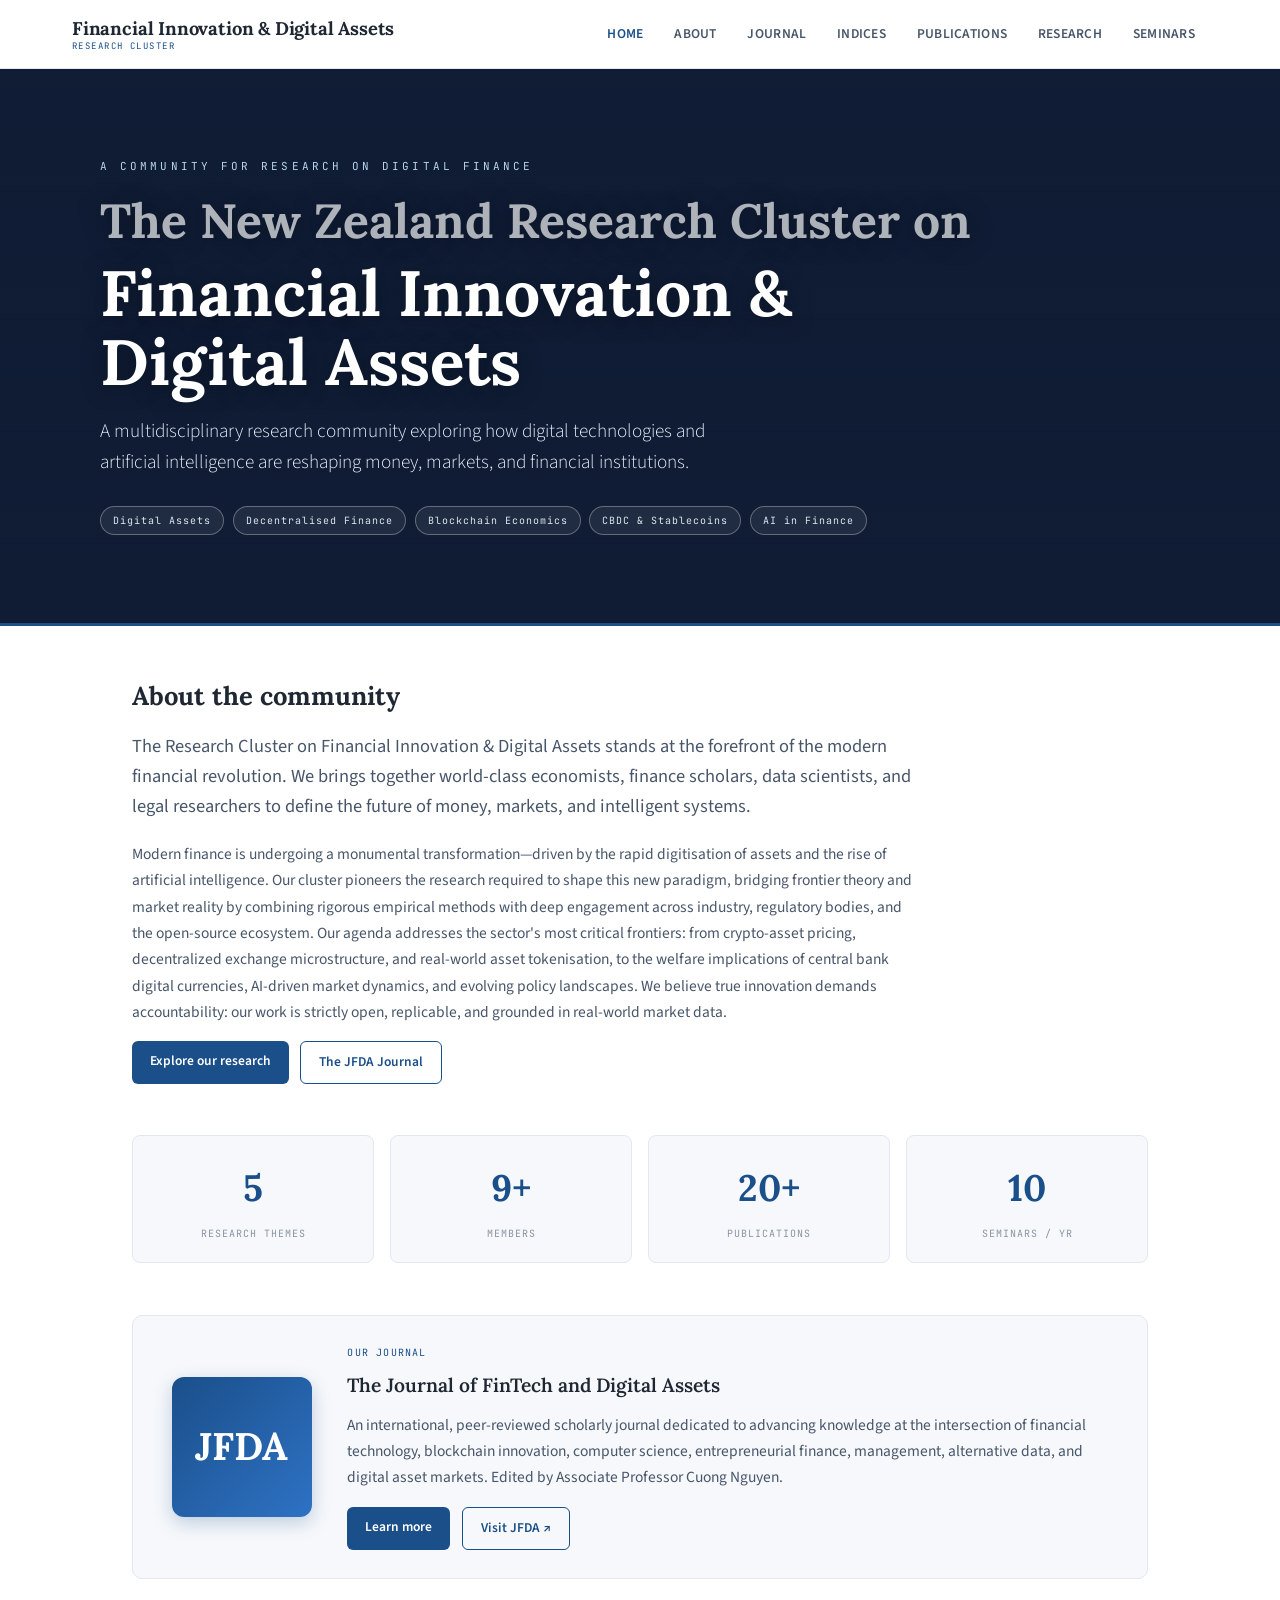
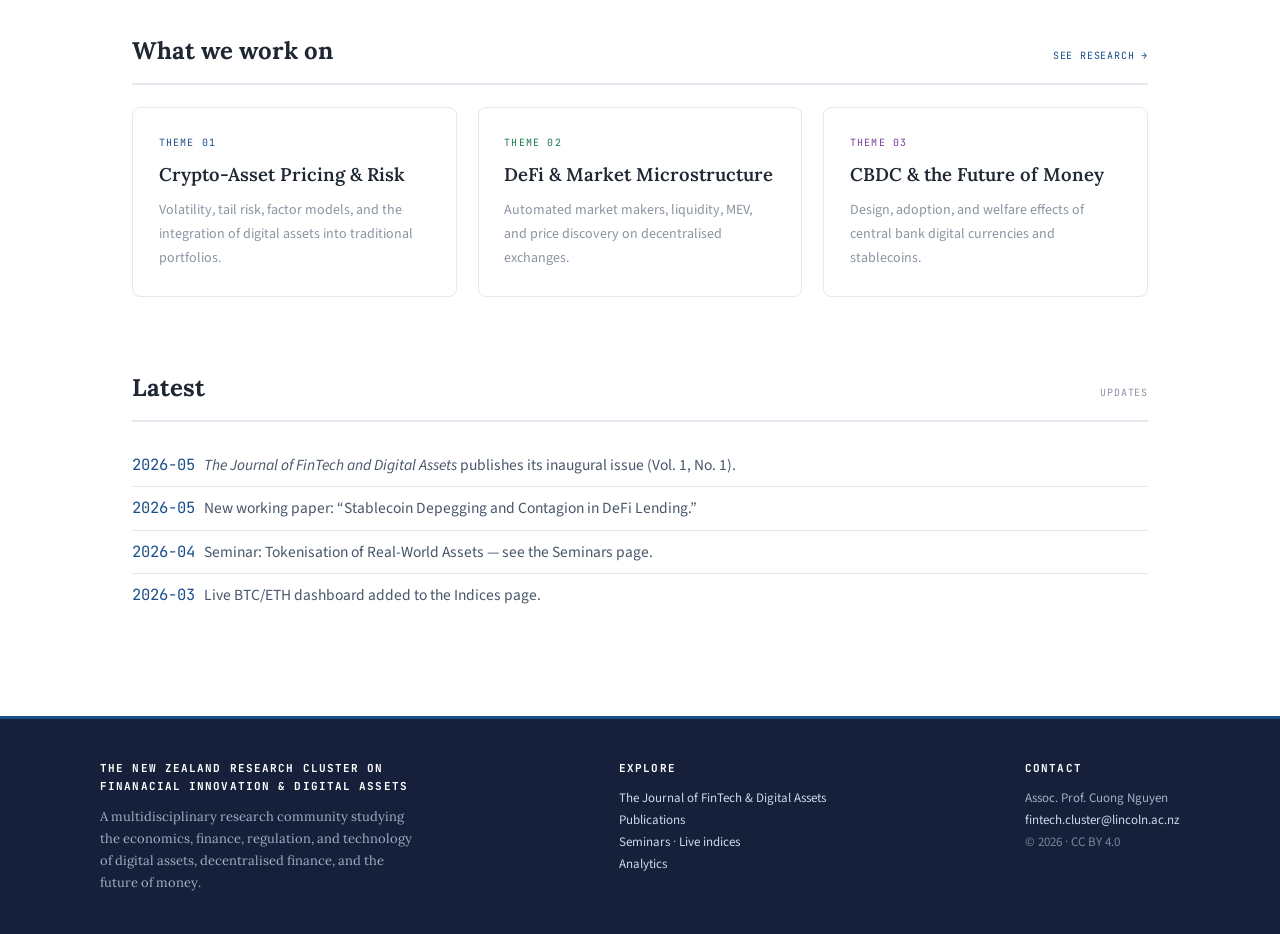
==== index.html @ fa5152c2 "added hover effect to cards and tags on index page" ====
<!DOCTYPE html>
<html lang="en">
<head>
<meta charset="UTF-8"/>
<meta name="viewport" content="width=device-width,initial-scale=1.0"/>
<title>Research Cluster on Financial Innovation & Digital Assets</title>
<meta name="description" content="A multidisciplinary research community studying FinTech, digital assets, decentralised finance, and the future of money."/>
<link rel="preconnect" href="https://fonts.googleapis.com"/>
<link rel="preconnect" href="https://fonts.gstatic.com" crossorigin/>
<link href="https://fonts.googleapis.com/css2?family=Lora:ital,wght@0,400;0,500;0,600;0,700;1,400&family=Source+Sans+3:wght@300;400;600;700&family=JetBrains+Mono:wght@300;400;500&display=swap" rel="stylesheet"/>
<link rel="stylesheet" href="assets/style.css"/>
</head>
<body>

<!-- FULL-BLEED HERO WITH BACKGROUND IMAGE -->
<header class="hero-bg">
  <div class="hero-bg-inner">
    <div class="hero-bg-kicker">A Community for Research on Digital Finance</div>
    <h1 class="hero-bg-title">
      <div class="hero-bg-title-pre">The New Zealand Research Cluster on</div>
      Financial Innovation &amp; Digital Assets
    </h1>
    <p class="hero-bg-sub">
      A multidisciplinary research community exploring how digital technologies and artificial intelligence are
      reshaping money, markets, and financial institutions.
    </p>
    <div class="hero-bg-pills">
      <span class="pill">Digital Assets</span>
      <span class="pill">Decentralised Finance</span>
      <span class="pill">Blockchain Economics</span>
      <span class="pill">CBDC &amp; Stablecoins</span>
      <span class="pill">AI in Finance</span>
    </div>
  </div>
</header>

<div class="main">

  <section class="section">
    <h2 class="block">About the community</h2>
    <p class="lead">
      The Research Cluster on Financial Innovation &amp; Digital Assets stands at the forefront 
      of the modern financial revolution. We brings together world-class economists,
      finance scholars, data scientists, and legal researchers to define the future of money, 
      markets, and intelligent systems.
      
    </p>
    <p class="body">
      Modern finance is undergoing a monumental transformation—driven by the rapid digitisation of
      assets and the rise of artificial intelligence. Our cluster pioneers the research required to 
      shape this new paradigm, bridging frontier theory and market reality by combining rigorous 
      empirical methods with deep engagement across industry, regulatory bodies, and the open-source
      ecosystem. Our agenda addresses the sector's most critical frontiers: 
      from crypto-asset pricing, decentralized exchange microstructure, and real-world
      asset tokenisation, to the welfare implications of central bank digital currencies,
      AI-driven market dynamics, and evolving policy landscapes. 
      We believe true innovation demands accountability: 
      our work is strictly open, replicable, and grounded in real-world market data.
          
    </p>
    <div class="btn-row">
      <a class="btn" href="research.html">Explore our research</a>
      <a class="btn btn-outline" href="journal.html">The JFDA Journal</a>
    </div>
  </section>

  <section class="section">
    <div class="stat-row">
      <div class="stat-big"><div class="num">5</div><div class="lbl">Research themes</div></div>
      <div class="stat-big"><div class="num">9+</div><div class="lbl">Members</div></div>
      <div class="stat-big"><div class="num">20+</div><div class="lbl">Publications</div></div>
      <div class="stat-big"><div class="num">10</div><div class="lbl">Seminars / yr</div></div>
    </div>
  </section>

  <!-- JOURNAL FEATURE -->
  <section class="section">
    <div class="feature">
      <div class="feature-badge">JFDA</div>
      <div>
        <div class="theme-tag">Our Journal</div>
        <h3 class="block" style="margin-top:.2rem">The Journal of FinTech and Digital Assets</h3>
        <p class="body" style="margin-bottom:.8rem">
          An international, peer-reviewed scholarly journal dedicated to advancing knowledge at the
          intersection of financial technology, blockchain innovation, computer science,
          entrepreneurial finance, management, alternative data, and digital asset markets.
          Edited by Associate Professor Cuong Nguyen.
        </p>
        <div class="btn-row">
          <a class="btn" href="journal.html">Learn more</a>
          <a class="btn btn-outline" href="https://journals.lincoln.ac.nz/index.php/JFDA" target="_blank" rel="noopener">Visit JFDA ↗</a>
        </div>
      </div>
    </div>
  </section>

  <section class="section">
    <div class="section-header">
      <div class="section-title">What we work on</div>
      <div class="section-meta"><a href="research.html" style="text-decoration:none">SEE RESEARCH →</a></div>
    </div>
    <div class="card-grid">
      <div class="card">
        <div class="theme-tag">Theme 01</div>
        <h3 class="block" style="font-size:1.15rem;margin-top:.3rem">Crypto-Asset Pricing &amp; Risk</h3>
        <p class="muted" style="font-size:14px">Volatility, tail risk, factor models, and the integration of digital assets into traditional portfolios.</p>
      </div>
      <div class="card">
        <div class="theme-tag" style="color:var(--green)">Theme 02</div>
        <h3 class="block" style="font-size:1.15rem;margin-top:.3rem">DeFi &amp; Market Microstructure</h3>
        <p class="muted" style="font-size:14px">Automated market makers, liquidity, MEV, and price discovery on decentralised exchanges.</p>
      </div>
      <div class="card">
        <div class="theme-tag" style="color:var(--purple)">Theme 03</div>
        <h3 class="block" style="font-size:1.15rem;margin-top:.3rem">CBDC &amp; the Future of Money</h3>
        <p class="muted" style="font-size:14px">Design, adoption, and welfare effects of central bank digital currencies and stablecoins.</p>
      </div>
    </div>
  </section>

  <section class="section">
    <div class="section-header">
      <div class="section-title">Latest</div>
      <div class="section-meta">UPDATES</div>
    </div>
    <ul class="clean">
      <li><span class="mono" style="color:var(--accent)">2026-05</span> &nbsp; <em>The Journal of FinTech and Digital Assets</em> publishes its inaugural issue (Vol. 1, No. 1).</li>
      <li><span class="mono" style="color:var(--accent)">2026-05</span> &nbsp; New working paper: “Stablecoin Depegging and Contagion in DeFi Lending.”</li>
      <li><span class="mono" style="color:var(--accent)">2026-04</span> &nbsp; Seminar: Tokenisation of Real-World Assets — see the Seminars page.</li>
      <li><span class="mono" style="color:var(--accent)">2026-03</span> &nbsp; Live BTC/ETH dashboard added to the Indices page.</li>
    </ul>
  </section>

</div>

<script src="assets/site.js"></script>
</body>
</html>
---- assets/style.css ----
/* ============================================================
   Research Cluster on FinTech & Digital Assets
   Shared stylesheet — clean academic aesthetic
   (palette & type inspired by anh-tuan-le.github.io)
   ============================================================ */

:root{
  --bg:#ffffff;
  --bg-alt:#f6f8fb;
  --surface:#ffffff;
  --surface2:#f1f4f8;
  --border:#e3e8ef;
  --border2:#cdd5e0;
  --ink:#1f2733;
  --ink2:#48566a;
  --ink3:#8a94a3;
  --accent:#1a4f8a;
  --accent2:#2e72c4;
  --accent-light:#e9f0f9;
  --gold:#c08a2d;
  --red:#c0392b;
  --green:#1a7a4f;
  --amber:#c07a1a;
  --purple:#7a3d9c;
  --rule:#e3e8ef;
  --maxw:1080px;
  --serif:'Lora', Georgia, 'Times New Roman', serif;
  --sans:'Source Sans 3','Segoe UI', system-ui, sans-serif;
  --mono:'JetBrains Mono', monospace;
}

*,*::before,*::after{box-sizing:border-box;margin:0;padding:0}
html{scroll-behavior:smooth}
body{background:var(--bg);color:var(--ink);font-family:var(--sans);font-size:15.5px;line-height:1.7;min-height:100vh;display:flex;flex-direction:column}
a{color:var(--accent)}
a:hover{color:var(--accent2)}
img{max-width:100%;display:block}

/* TOP NAV */
.navbar{background:#fff;border-bottom:1px solid var(--border);position:sticky;top:0;z-index:100}
.navbar-inner{max-width:1200px;margin:0 auto;padding:0 2rem;height:68px;display:flex;align-items:center;justify-content:space-between;gap:1rem}
.navbar-brand{font-family:var(--serif);font-weight:700;font-size:1.15rem;color:var(--ink);text-decoration:none;letter-spacing:-.01em;line-height:1.2}
.navbar-brand span{display:block;font-family:var(--mono);font-size:9px;font-weight:400;letter-spacing:.16em;text-transform:uppercase;color:var(--accent);margin-top:2px}
.navbar-links{display:flex;align-items:center;gap:.3rem;flex-wrap:wrap}
.navbar-links a{font-family:var(--sans);font-size:13.5px;font-weight:600;letter-spacing:.02em;text-transform:uppercase;padding:9px 13px;color:var(--ink2);text-decoration:none;border-radius:4px;transition:all .15s;white-space:nowrap}
.navbar-links a:hover{color:var(--accent);background:var(--accent-light)}
.navbar-links a.active{color:var(--accent)}
.navbar-toggle{display:none;background:none;border:none;font-size:1.5rem;color:var(--ink);cursor:pointer}
@media(max-width:840px){
  .navbar-toggle{display:block}
  .navbar-links{display:none;position:absolute;top:68px;left:0;right:0;background:#fff;flex-direction:column;align-items:stretch;gap:0;border-bottom:1px solid var(--border);box-shadow:0 8px 20px rgba(0,0,0,.06);padding:.5rem 0}
  .navbar-links.open{display:flex}
  .navbar-links a{padding:12px 2rem;border-radius:0}
}

/* HERO with BACKGROUND IMAGE */
.hero-bg{position:relative;background:linear-gradient(180deg,rgba(15,28,52,.55),rgba(15,28,52,.72)),url('../img/hero-bg.jpg') center/cover no-repeat;background-color:#0f1c34;border-bottom:3px solid var(--accent);color:#fff;padding:5.5rem 2rem;text-align:left}
.hero-bg-inner{max-width:var(--maxw);margin:0 auto}
.hero-bg-kicker{font-family:var(--mono);font-size:11px;letter-spacing:.28em;text-transform:uppercase;color:#bcd4ee;margin-bottom:1.2rem}
.hero-bg-title{font-family:var(--serif);font-weight:700;font-size:clamp(2.2rem,5.5vw,4rem);line-height:1.08;text-shadow:0 2px 24px rgba(0,0,0,.35);max-width:900px}
.hero-bg-title-pre{font-size:.75em;color:#ffffffaa;margin-bottom:.25em}
.hero-bg-sub{font-size:clamp(1rem,2vw,1.2rem);color:#e4ecf6;margin-top:1.2rem;max-width:640px;line-height:1.6;font-weight:300}
.hero-bg-pills{display:flex;gap:.55rem;flex-wrap:wrap;margin-top:1.8rem}
.hero-bg-pills .pill{font-family:var(--mono);font-size:10px;letter-spacing:.1em;padding:5px 12px;border:1px solid rgba(255,255,255,.3);border-radius:20px;color:#dce7f3;background:rgba(255,255,255,.07);backdrop-filter:blur(4px);transition:box-shadow .2s,transform .2s}
.hero-bg-pills .pill:hover{box-shadow:0 6px 22px rgba(20,40,80,.08);transform:translateY(-2px)}

/* SIMPLE PAGE HERO */
.hero{background:var(--bg-alt);border-bottom:1px solid var(--border);padding:3rem 2rem 2.6rem}
.hero-inner{max-width:var(--maxw);margin:0 auto}
.hero-kicker{font-family:var(--mono);font-size:10px;letter-spacing:.25em;text-transform:uppercase;color:var(--accent);margin-bottom:.9rem}
.hero-title{font-family:var(--serif);font-size:clamp(1.9rem,4vw,2.7rem);font-weight:700;line-height:1.13;color:var(--ink);max-width:800px;margin-bottom:.9rem}
.hero-desc{font-size:15.5px;line-height:1.7;color:var(--ink2);max-width:680px}
.hero-pills{display:flex;gap:.5rem;flex-wrap:wrap;margin-top:1.4rem}
.pill{font-family:var(--mono);font-size:10px;letter-spacing:.1em;padding:4px 11px;border:1px solid var(--border2);border-radius:3px;color:var(--ink3);background:var(--surface2)}

/* LAYOUT */
.main{max-width:var(--maxw);margin:0 auto;padding:3rem 2rem;width:100%;flex:1}
.section{margin-bottom:3.2rem}
.section-header{display:flex;align-items:baseline;justify-content:space-between;gap:1rem;margin-bottom:1.4rem;padding-bottom:.7rem;border-bottom:2px solid var(--rule)}
.section-title{font-family:var(--serif);font-size:1.5rem;font-weight:700;color:var(--ink)}
.section-meta{font-family:var(--mono);font-size:10px;color:var(--ink3);letter-spacing:.08em;white-space:nowrap}
h2.block{font-family:var(--serif);font-size:1.6rem;font-weight:700;margin:0 0 .8rem;color:var(--ink)}
h3.block{font-family:var(--serif);font-size:1.2rem;font-weight:600;margin:1.6rem 0 .6rem;color:var(--ink)}
p.body{color:var(--ink2);margin-bottom:1rem;max-width:780px}
.lead{font-size:1.15rem;color:var(--ink2);line-height:1.65;max-width:780px;margin-bottom:1.2rem}

/* CARDS */
.card{background:var(--surface);border:1px solid var(--border);border-radius:8px;padding:1.6rem;margin-bottom:1.2rem;transition:box-shadow .2s,transform .2s}
.card:hover{box-shadow:0 6px 22px rgba(20,40,80,.08);transform:translateY(-2px)}
.card-grid{display:grid;grid-template-columns:repeat(auto-fit,minmax(260px,1fr));gap:1.3rem}

/* PEOPLE */
.people-grid{display:grid;grid-template-columns:repeat(auto-fill,minmax(190px,1fr));gap:1.6rem}
.person{text-align:center}
.person-photo{width:120px;height:120px;border-radius:50%;margin:0 auto .8rem;object-fit:cover;background:linear-gradient(135deg,var(--accent-light),var(--surface2));border:3px solid #fff;box-shadow:0 3px 12px rgba(20,40,80,.1);display:flex;align-items:center;justify-content:center;font-family:var(--serif);font-size:2rem;color:var(--accent);font-weight:600}
.person-name{font-family:var(--serif);font-weight:600;font-size:1.05rem;color:var(--ink)}
.person-role{font-size:13px;color:var(--ink3);margin-top:.1rem}
.person-links{margin-top:.4rem;display:flex;gap:.6rem;justify-content:center;font-size:11px;font-family:var(--mono)}

/* FEATURE */
.feature{display:grid;grid-template-columns:160px 1fr;gap:1.6rem;align-items:center;background:var(--bg-alt);border:1px solid var(--border);border-radius:10px;padding:1.8rem}
@media(max-width:620px){.feature{grid-template-columns:1fr;text-align:center}}
.feature-badge{width:140px;height:140px;border-radius:12px;background:linear-gradient(135deg,var(--accent),var(--accent2));display:flex;align-items:center;justify-content:center;color:#fff;font-family:var(--serif);font-weight:700;font-size:2.4rem;margin:0 auto;box-shadow:0 6px 18px rgba(26,79,138,.25)}

/* PUBLICATIONS */
.pub-filters{display:flex;gap:.5rem;flex-wrap:wrap;margin-bottom:1.6rem}
.pub-filter{font-family:var(--mono);font-size:11px;padding:6px 13px;border:1px solid var(--border2);background:var(--surface);color:var(--ink3);cursor:pointer;border-radius:20px;transition:all .15s}
.pub-filter:hover{border-color:var(--accent);color:var(--accent)}
.pub-filter.active{background:var(--accent);border-color:var(--accent);color:#fff}
.pub-year{font-family:var(--mono);font-size:14px;letter-spacing:.1em;color:var(--accent);font-weight:500;margin:2rem 0 .9rem;padding-bottom:.4rem;border-bottom:1px solid var(--rule)}
.pub{display:grid;grid-template-columns:84px 1fr;gap:1.3rem;padding:1.2rem 0;border-bottom:1px solid var(--border);align-items:start}
@media(max-width:600px){.pub{grid-template-columns:1fr;gap:.6rem}}
.pub-thumb{width:84px;height:108px;background:var(--surface2);border:1px solid var(--border);border-radius:4px;display:flex;align-items:center;justify-content:center;font-family:var(--mono);font-size:9px;color:var(--ink3);text-align:center;padding:6px}
.pub-badge{display:inline-block;font-family:var(--mono);font-size:9px;letter-spacing:.08em;text-transform:uppercase;padding:2px 8px;border-radius:3px;margin-bottom:.5rem}
.b-journal{background:var(--accent-light);color:var(--accent)}
.b-working{background:#fbf2e3;color:var(--amber)}
.b-conf{background:#e8f5ee;color:var(--green)}
.b-chapter{background:#f4ecf9;color:var(--purple)}
.pub-title{font-family:var(--serif);font-size:1.12rem;font-weight:600;line-height:1.4;margin-bottom:.3rem}
.pub-title a{color:var(--ink);text-decoration:none}
.pub-title a:hover{color:var(--accent)}
.pub-authors{font-size:13.5px;color:var(--ink2);margin-bottom:.25rem}
.pub-authors .me{font-weight:700;color:var(--ink)}
.pub-venue{font-size:13px;color:var(--ink3);font-style:italic;margin-bottom:.5rem}
.pub-links{display:flex;gap:.5rem;flex-wrap:wrap}
.pub-link{font-family:var(--mono);font-size:10px;letter-spacing:.05em;padding:3px 10px;border:1px solid var(--border2);border-radius:3px;color:var(--ink2);text-decoration:none;transition:all .15s}
.pub-link:hover{border-color:var(--accent);color:var(--accent);background:var(--accent-light)}

/* THEMES */
.theme{background:var(--surface);border:1px solid var(--border);border-left:4px solid var(--accent);border-radius:8px;padding:1.6rem;margin-bottom:1.2rem;transition:box-shadow .2s}
.theme:hover{box-shadow:0 6px 22px rgba(20,40,80,.07)}
.theme-tag{font-family:var(--mono);font-size:10px;letter-spacing:.12em;text-transform:uppercase;color:var(--accent);margin-bottom:.5rem}
.theme h3{font-family:var(--serif);font-size:1.25rem;font-weight:600;margin-bottom:.5rem;color:var(--ink)}

/* SEMINARS */
.seminar{display:grid;grid-template-columns:120px 1fr;gap:1.4rem;padding:1.3rem 0;border-bottom:1px solid var(--border)}
@media(max-width:600px){.seminar{grid-template-columns:1fr;gap:.5rem}}
.seminar-date{font-family:var(--mono);font-size:12px;color:var(--accent);font-weight:500;line-height:1.5}
.seminar-date .day{font-size:1.7rem;color:var(--ink);display:block;font-weight:600;font-family:var(--serif)}
.seminar h4{font-family:var(--serif);font-size:1.15rem;font-weight:600;margin-bottom:.3rem;color:var(--ink)}
.seminar-speaker{font-size:13.5px;color:var(--ink2);margin-bottom:.3rem}
.seminar-meta{font-family:var(--mono);font-size:10px;color:var(--ink3);letter-spacing:.05em}
.tag-upcoming{display:inline-block;font-family:var(--mono);font-size:9px;letter-spacing:.08em;padding:2px 8px;background:var(--green);color:#fff;border-radius:3px;text-transform:uppercase}
.tag-past{display:inline-block;font-family:var(--mono);font-size:9px;letter-spacing:.08em;padding:2px 8px;background:var(--surface2);color:var(--ink3);border-radius:3px;text-transform:uppercase}

/* NEWS */
.news-item{background:var(--surface);border:1px solid var(--border);border-radius:8px;padding:1.3rem 1.5rem;margin-bottom:1rem;display:flex;gap:1.1rem;align-items:start;transition:box-shadow .2s}
.news-item:hover{box-shadow:0 5px 18px rgba(20,40,80,.07)}
.news-source{flex-shrink:0;font-family:var(--mono);font-size:10px;padding:5px 10px;border-radius:4px;background:var(--accent-light);color:var(--accent);letter-spacing:.05em;height:fit-content;white-space:nowrap}
.news-body h4{font-family:var(--serif);font-size:1.1rem;font-weight:600;margin-bottom:.3rem;line-height:1.4}
.news-body h4 a{color:var(--ink);text-decoration:none}
.news-body h4 a:hover{color:var(--accent)}
.news-body p{font-size:13.5px;color:var(--ink2);margin-bottom:.3rem}
.news-time{font-family:var(--mono);font-size:10px;color:var(--ink3)}

/* CHART CARD */
.chart-card{background:var(--surface);border:1px solid var(--border);border-radius:8px;overflow:hidden;margin-bottom:1.5rem;transition:box-shadow .2s}
.chart-card:hover{box-shadow:0 4px 18px rgba(20,40,80,.07)}
.chart-head{padding:1.2rem 1.5rem .9rem;border-bottom:1px solid var(--border);display:flex;align-items:flex-start;justify-content:space-between;gap:1rem;flex-wrap:wrap}
.chart-title{font-family:var(--serif);font-size:1.1rem;font-weight:600;color:var(--ink)}
.chart-subtitle{font-size:12px;color:var(--ink3);margin-top:2px}
.chart-stats{display:flex;gap:1.5rem;align-items:center;flex-shrink:0;flex-wrap:wrap}
.stat-box{text-align:right}
.stat-label{font-family:var(--mono);font-size:9px;letter-spacing:.12em;text-transform:uppercase;color:var(--ink3)}
.stat-val{font-family:var(--mono);font-size:1.1rem;font-weight:500;color:var(--ink);margin-top:1px}
.stat-val.up{color:var(--green)}
.stat-val.dn{color:var(--red)}
.chart-foot{padding:.7rem 1.5rem;border-top:1px solid var(--border);display:flex;justify-content:space-between;align-items:center;flex-wrap:wrap;gap:.5rem;background:var(--bg-alt)}
.chart-citation{font-family:var(--mono);font-size:9px;color:var(--ink3);letter-spacing:.05em}
.chart-source-link{font-family:var(--mono);font-size:10px;color:var(--accent);text-decoration:none;letter-spacing:.05em}
.chart-source-link:hover{text-decoration:underline}
.grid-2{display:grid;grid-template-columns:1fr 1fr;gap:1.5rem}
@media(max-width:780px){.grid-2{grid-template-columns:1fr}}
.live-dot{display:inline-block;width:8px;height:8px;border-radius:50%;background:var(--green);margin-right:6px;animation:pulse 1.8s infinite;vertical-align:middle}
@keyframes pulse{0%{box-shadow:0 0 0 0 rgba(26,122,79,.5)}70%{box-shadow:0 0 0 7px rgba(26,122,79,0)}100%{box-shadow:0 0 0 0 rgba(26,122,79,0)}}
.filter-nav{background:var(--surface);border-bottom:1px solid var(--border);padding:0 2rem;display:flex;align-items:center;overflow-x:auto;position:sticky;top:68px;z-index:80}
.filter-tab{font-family:var(--sans);font-size:13px;font-weight:600;padding:14px 18px;border:none;background:none;color:var(--ink3);cursor:pointer;border-bottom:2px solid transparent;white-space:nowrap;transition:all .15s}
.filter-tab:hover{color:var(--ink2)}
.filter-tab.active{color:var(--accent);border-bottom-color:var(--accent)}
.section.hidden{display:none}

.ticker{display:grid;grid-template-columns:repeat(auto-fit,minmax(150px,1fr));gap:.8rem;margin-bottom:2rem}
.tick{background:var(--surface);border:1px solid var(--border);border-radius:8px;padding:1.1rem;transition:box-shadow .2s}
.tick:hover{box-shadow:0 4px 14px rgba(20,40,80,.06)}
.tick .sym{font-family:var(--mono);font-size:11px;color:var(--ink3);letter-spacing:.08em}
.tick .price{font-family:var(--serif);font-size:1.5rem;font-weight:700;margin-top:.2rem;color:var(--ink)}
.tick .chg{font-family:var(--mono);font-size:11px;margin-top:.2rem}
.tick .chg.up{color:var(--green)}.tick .chg.dn{color:var(--red)}

/* CALLOUT */
.callout{background:var(--accent-light);border:1px solid #c5d8ee;border-radius:8px;padding:1.3rem 1.5rem;margin:1.3rem 0;font-size:14px;color:var(--ink2)}
.callout strong{color:var(--ink)}

/* STATS */
.stat-row{display:grid;grid-template-columns:repeat(auto-fit,minmax(140px,1fr));gap:1rem;margin:1.6rem 0}
.stat-big{background:var(--bg-alt);border:1px solid var(--border);border-radius:8px;padding:1.3rem;text-align:center;transition:box-shadow .2s,transform .2s}
.stat-big:hover{box-shadow:0 6px 22px rgba(20,40,80,.08);transform:translateY(-2px)}
.stat-big .num{font-family:var(--serif);font-size:2.3rem;font-weight:700;color:var(--accent)}
.stat-big .lbl{font-family:var(--mono);font-size:10px;letter-spacing:.1em;text-transform:uppercase;color:var(--ink3);margin-top:.3rem}

/* FOOTER */
footer{border-top:3px solid var(--accent);background:#16203a;color:#9fb0c8;padding:2.5rem 2rem;font-size:13px}
.footer-inner{max-width:var(--maxw);margin:0 auto;display:flex;justify-content:space-between;gap:2rem;flex-wrap:wrap}
footer a{color:#cdd9e8;text-decoration:none}
footer a:hover{color:#fff}
.footer-col{max-width:320px}
.footer-col strong{color:#fff;display:block;margin-bottom:.6rem;font-family:var(--mono);font-size:11px;letter-spacing:.1em}
.footer-col.lede{font-family:var(--serif)}

/* UTIL */
.muted{color:var(--ink3)}
.mono{font-family:var(--mono)}
ul.clean{list-style:none;padding:0}
ul.clean li{padding:.5rem 0;border-bottom:1px solid var(--border);color:var(--ink2)}
ul.clean li:last-child{border:none}
.btn{display:inline-block;font-family:var(--sans);font-weight:600;font-size:13.5px;padding:9px 18px;border-radius:6px;background:var(--accent);color:#fff;text-decoration:none;transition:background .15s}
.btn:hover{background:var(--accent2);color:#fff}
.btn-outline{background:transparent;border:1.5px solid var(--accent);color:var(--accent)}
.btn-outline:hover{background:var(--accent);color:#fff}
.btn-row{display:flex;gap:.7rem;flex-wrap:wrap;margin-top:1rem}
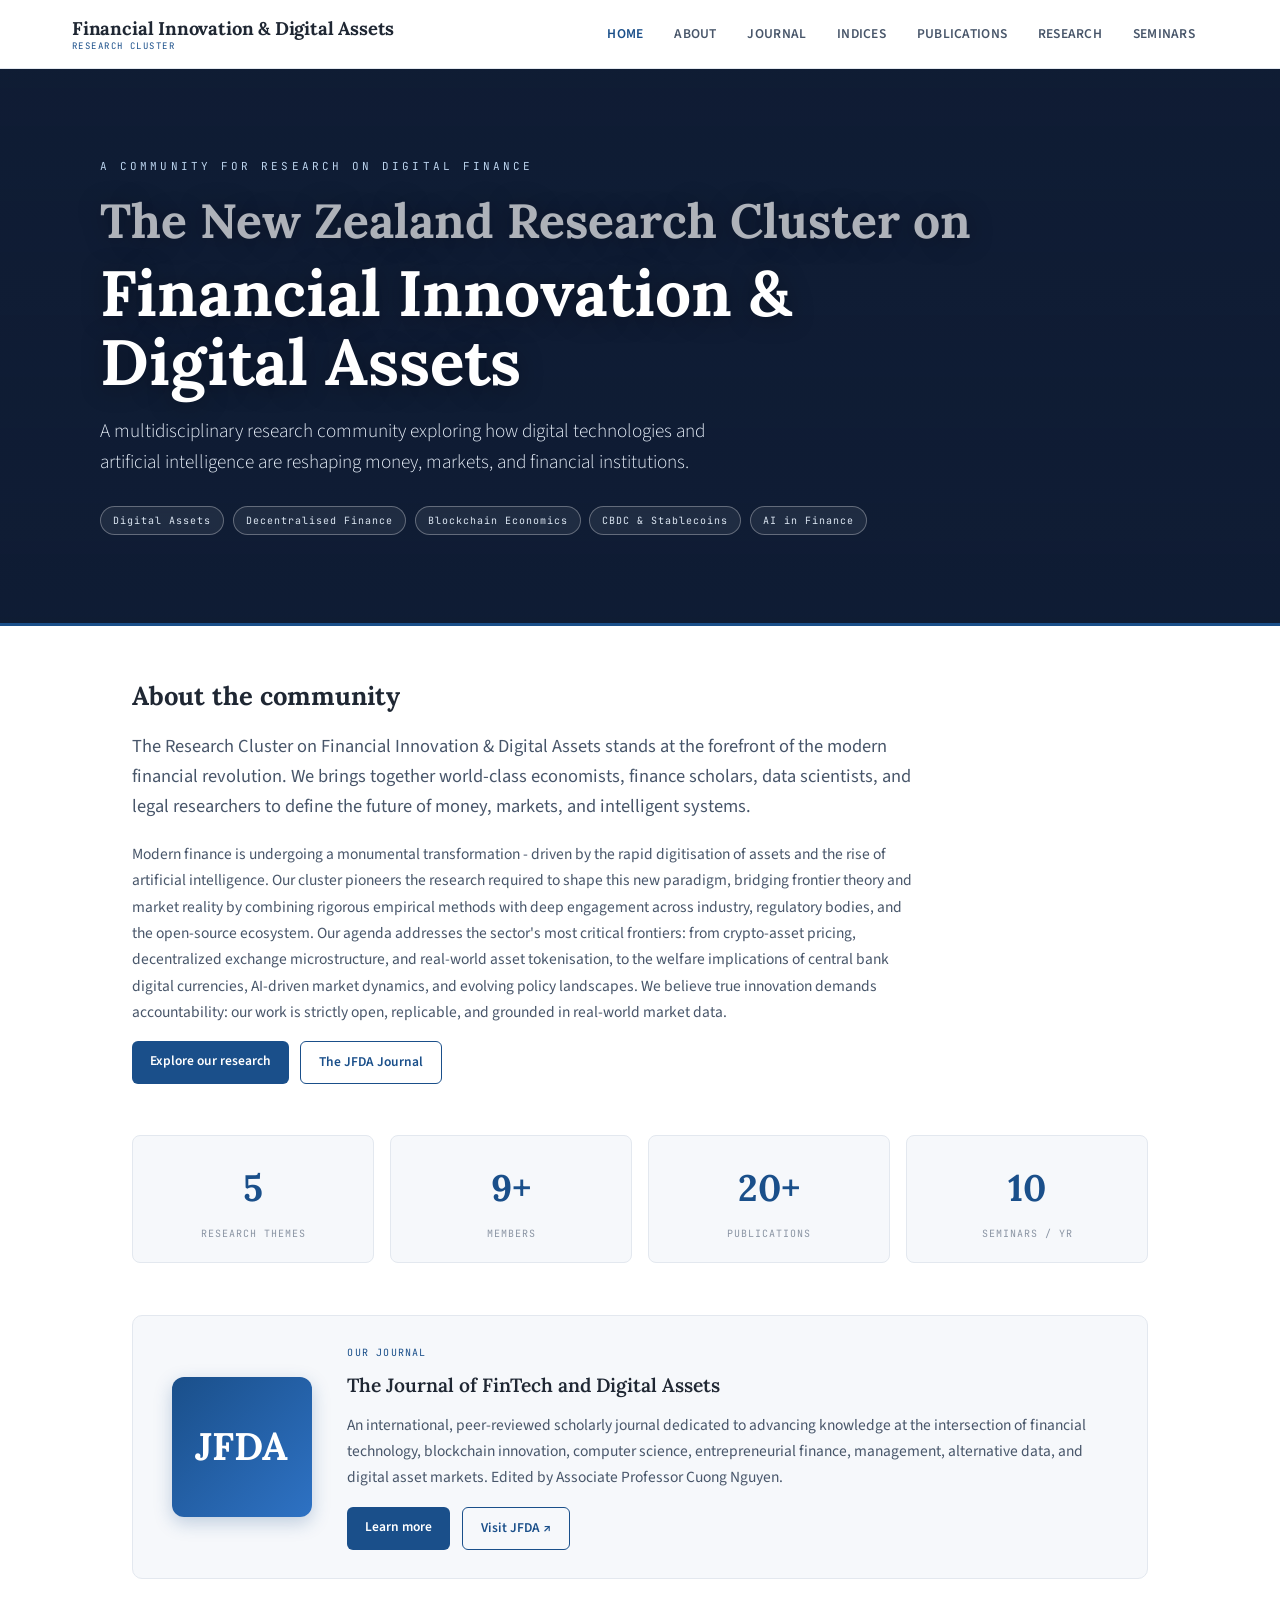
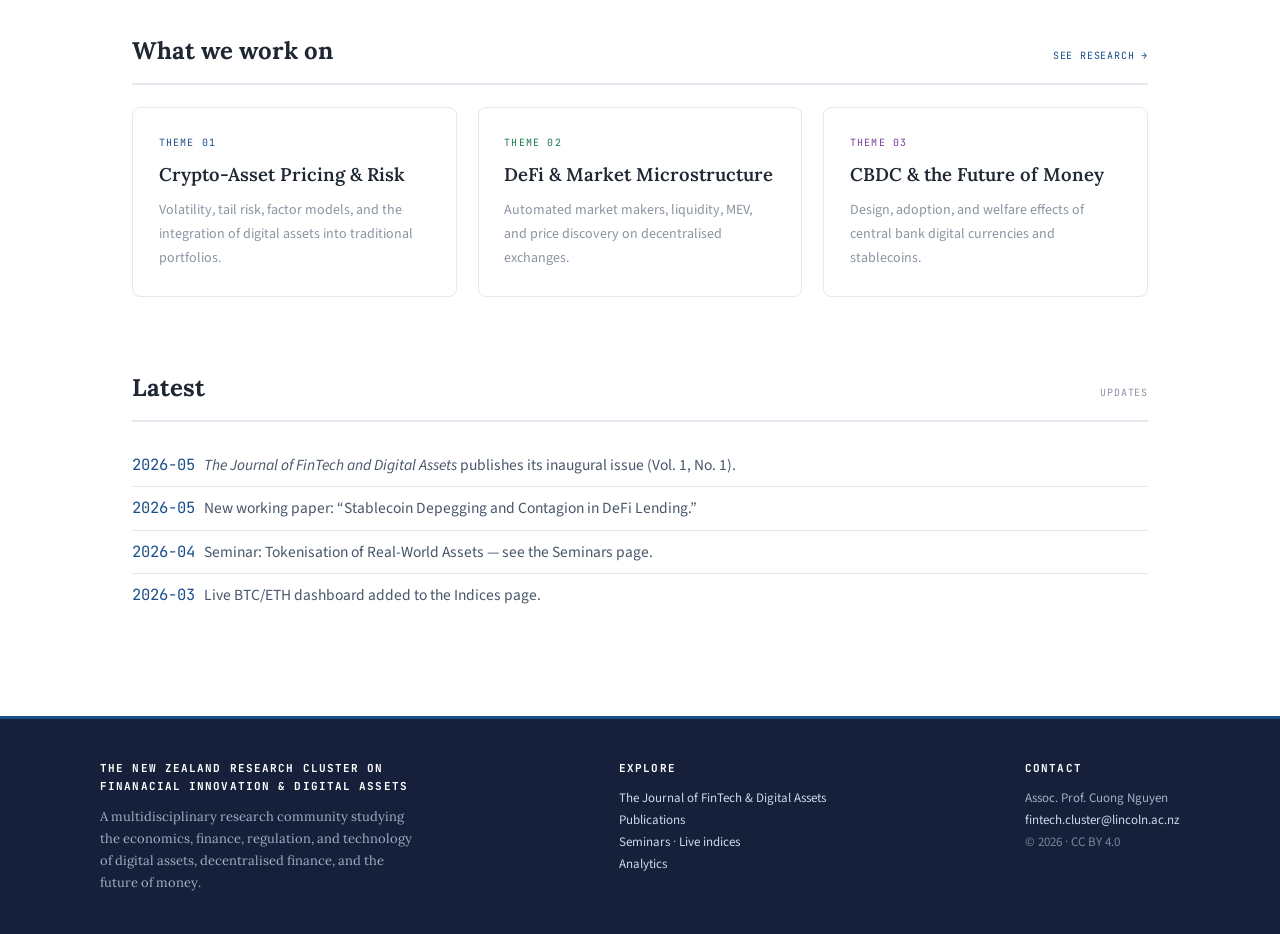
==== commit a858ef14: "Update index.html" ====
--- a/index.html
+++ b/index.html
@@ -46,7 +46,7 @@
       
     </p>
     <p class="body">
-      Modern finance is undergoing a monumental transformation—driven by the rapid digitisation of
+      Modern finance is undergoing a monumental transformation - driven by the rapid digitisation of
       assets and the rise of artificial intelligence. Our cluster pioneers the research required to 
       shape this new paradigm, bridging frontier theory and market reality by combining rigorous 
       empirical methods with deep engagement across industry, regulatory bodies, and the open-source
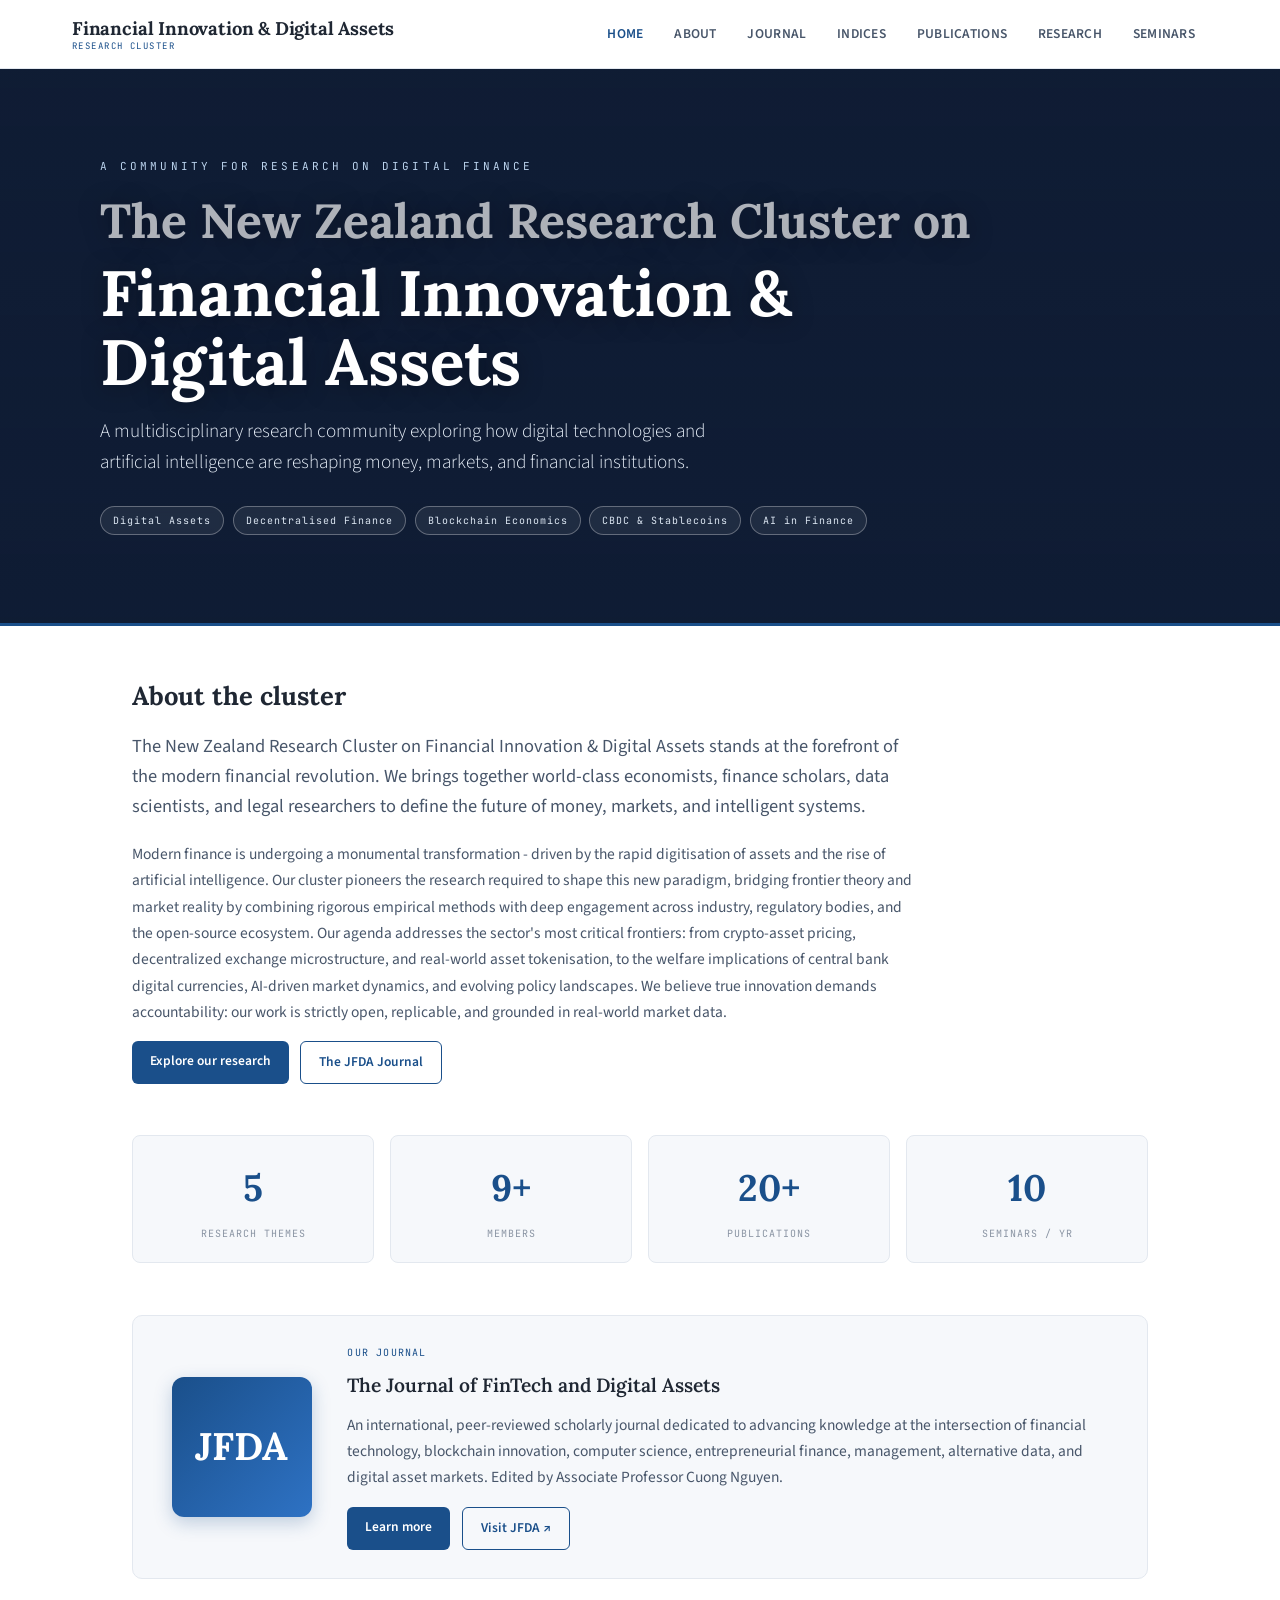
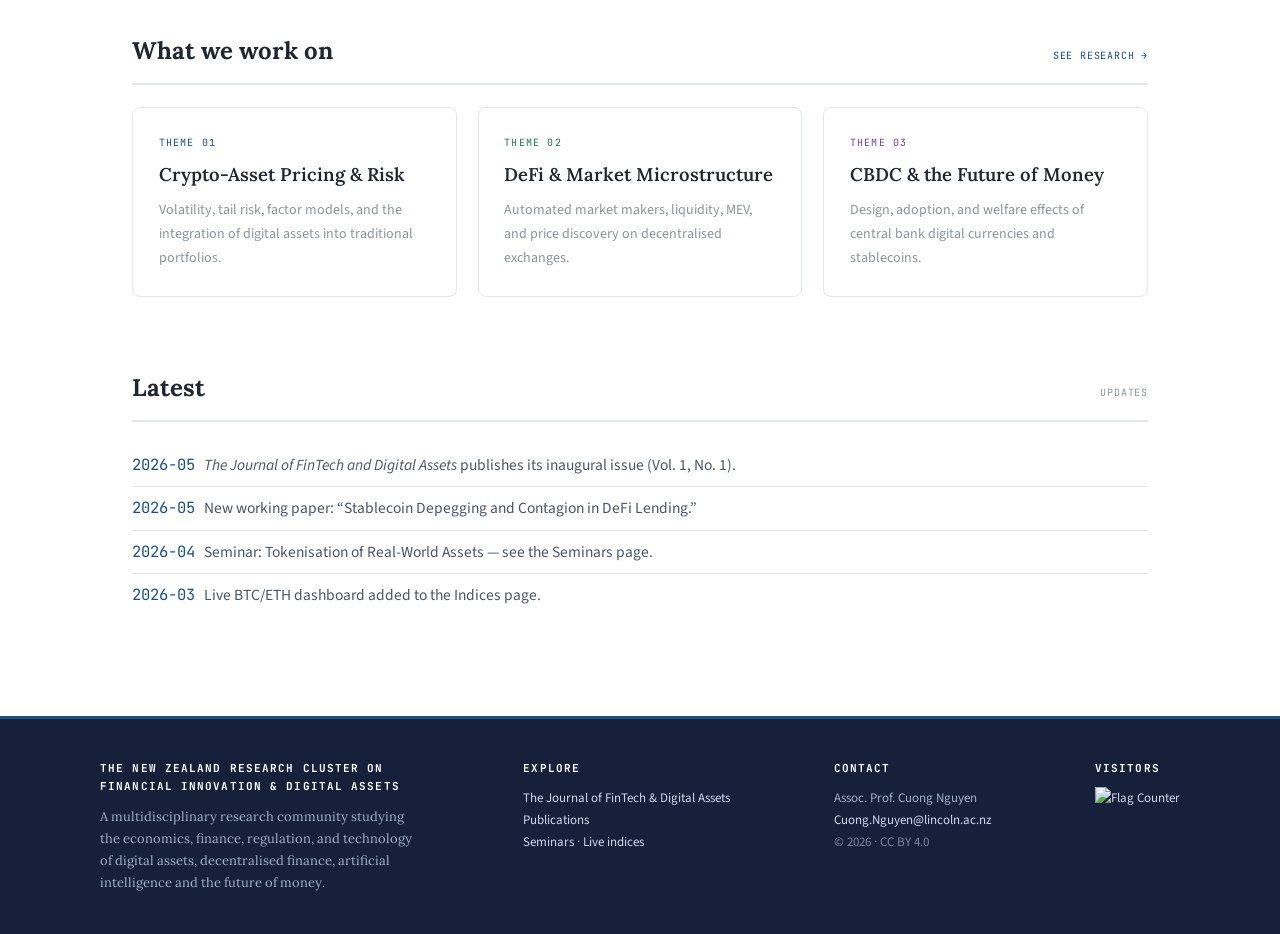
==== commit f48434ff: "Update index.html" ====
--- a/index.html
+++ b/index.html
@@ -37,9 +37,9 @@
 <div class="main">
 
   <section class="section">
-    <h2 class="block">About the community</h2>
+    <h2 class="block">About the cluster</h2>
     <p class="lead">
-      The Research Cluster on Financial Innovation &amp; Digital Assets stands at the forefront 
+      The New Zealand Research Cluster on Financial Innovation &amp; Digital Assets stands at the forefront 
       of the modern financial revolution. We brings together world-class economists,
       finance scholars, data scientists, and legal researchers to define the future of money, 
       markets, and intelligent systems.
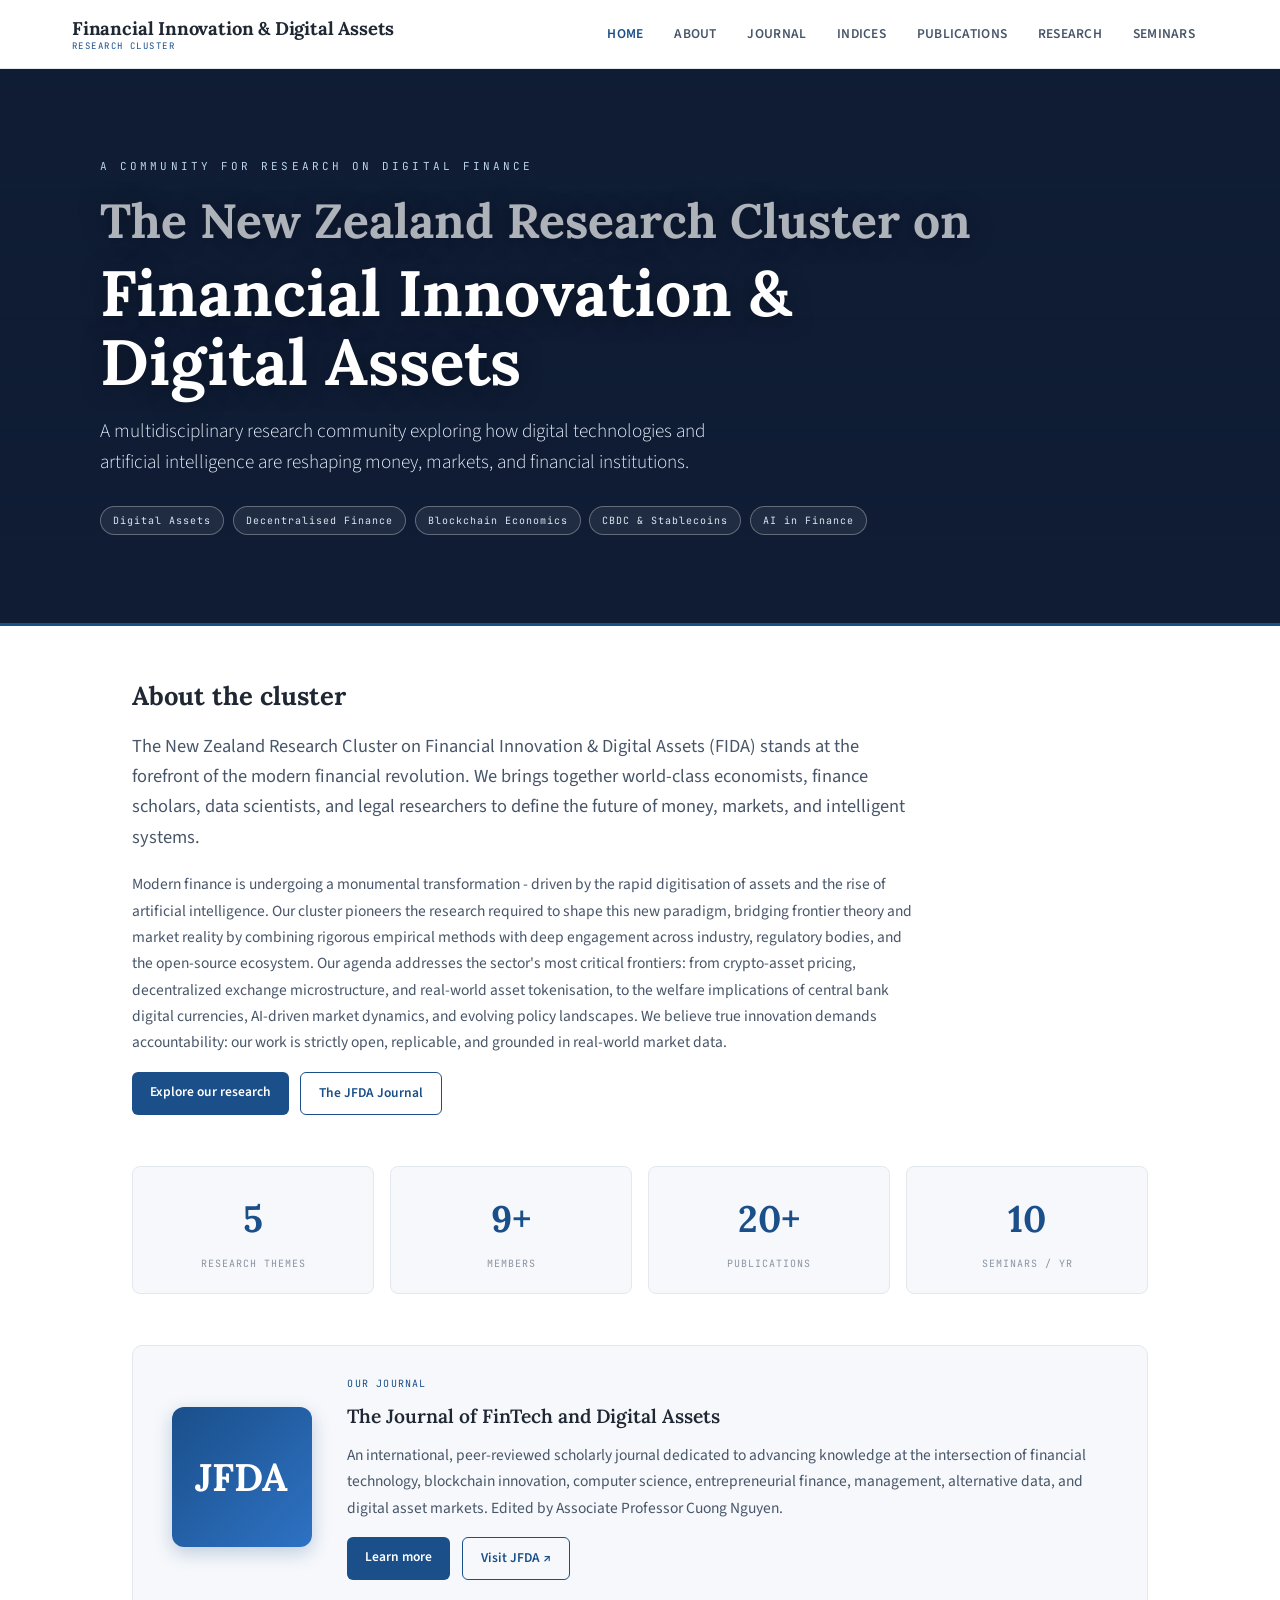
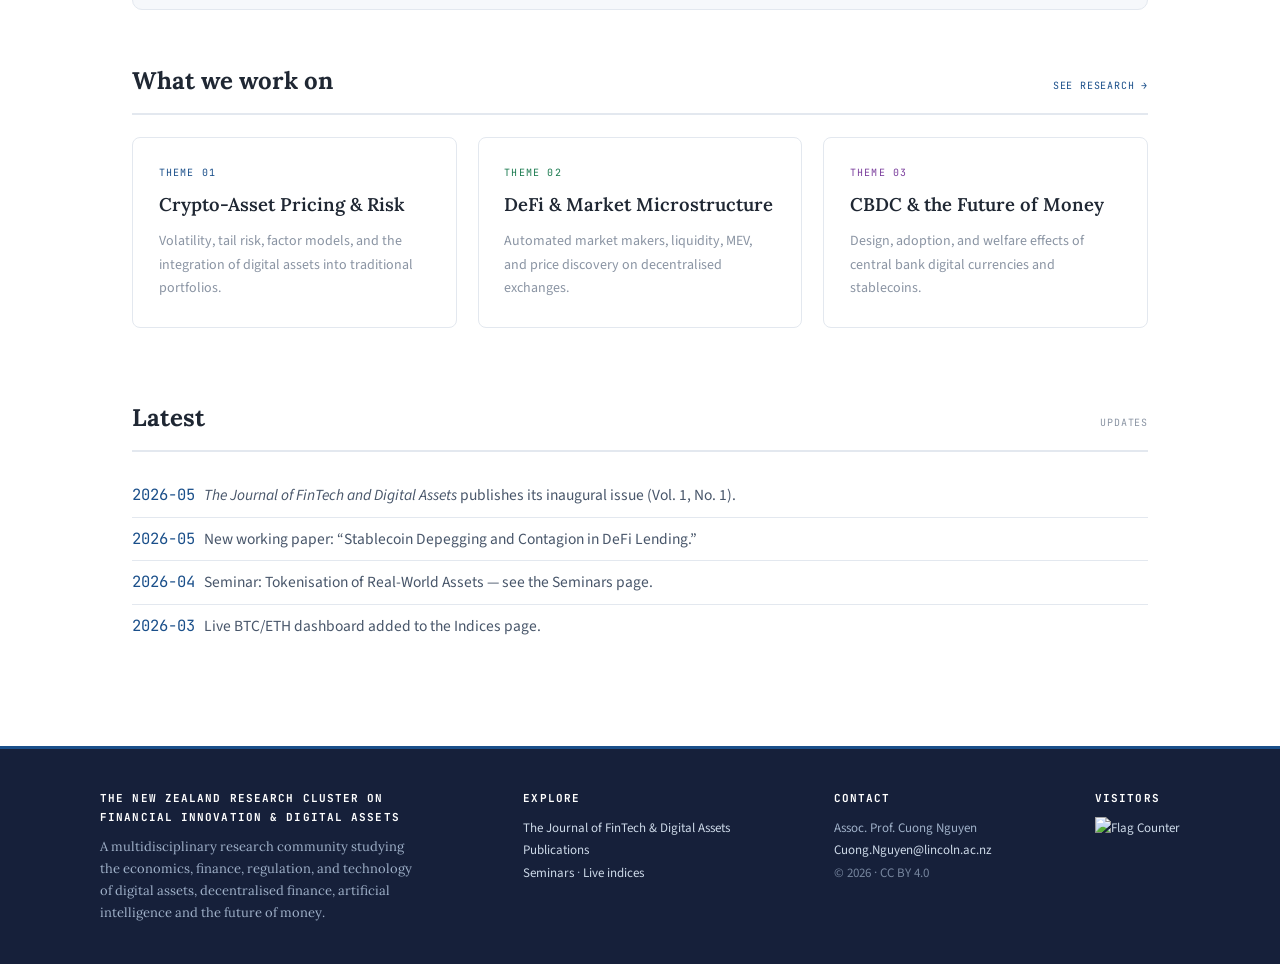
==== commit 120115ac: "Update index.html" ====
--- a/index.html
+++ b/index.html
@@ -39,7 +39,7 @@
   <section class="section">
     <h2 class="block">About the cluster</h2>
     <p class="lead">
-      The New Zealand Research Cluster on Financial Innovation &amp; Digital Assets stands at the forefront 
+      The New Zealand Research Cluster on Financial Innovation &amp; Digital Assets (FIDA) stands at the forefront 
       of the modern financial revolution. We brings together world-class economists,
       finance scholars, data scientists, and legal researchers to define the future of money, 
       markets, and intelligent systems.
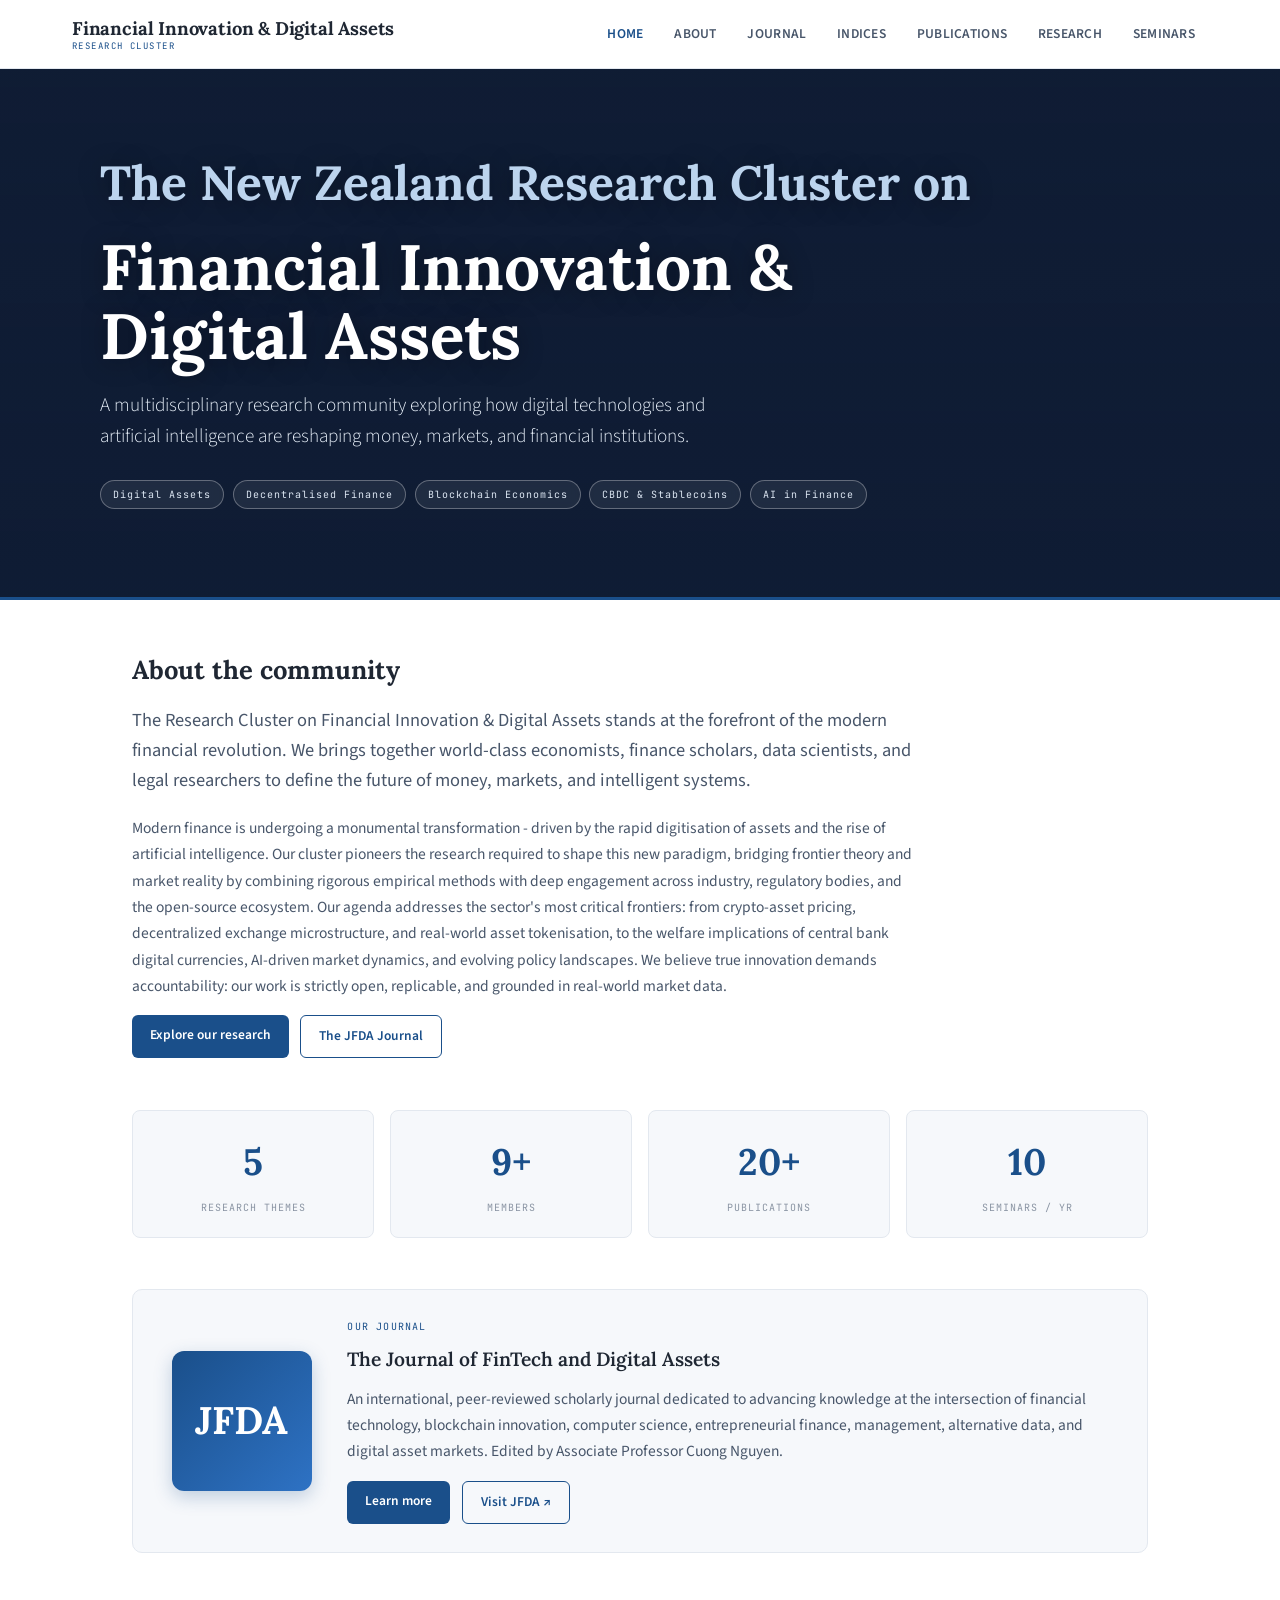
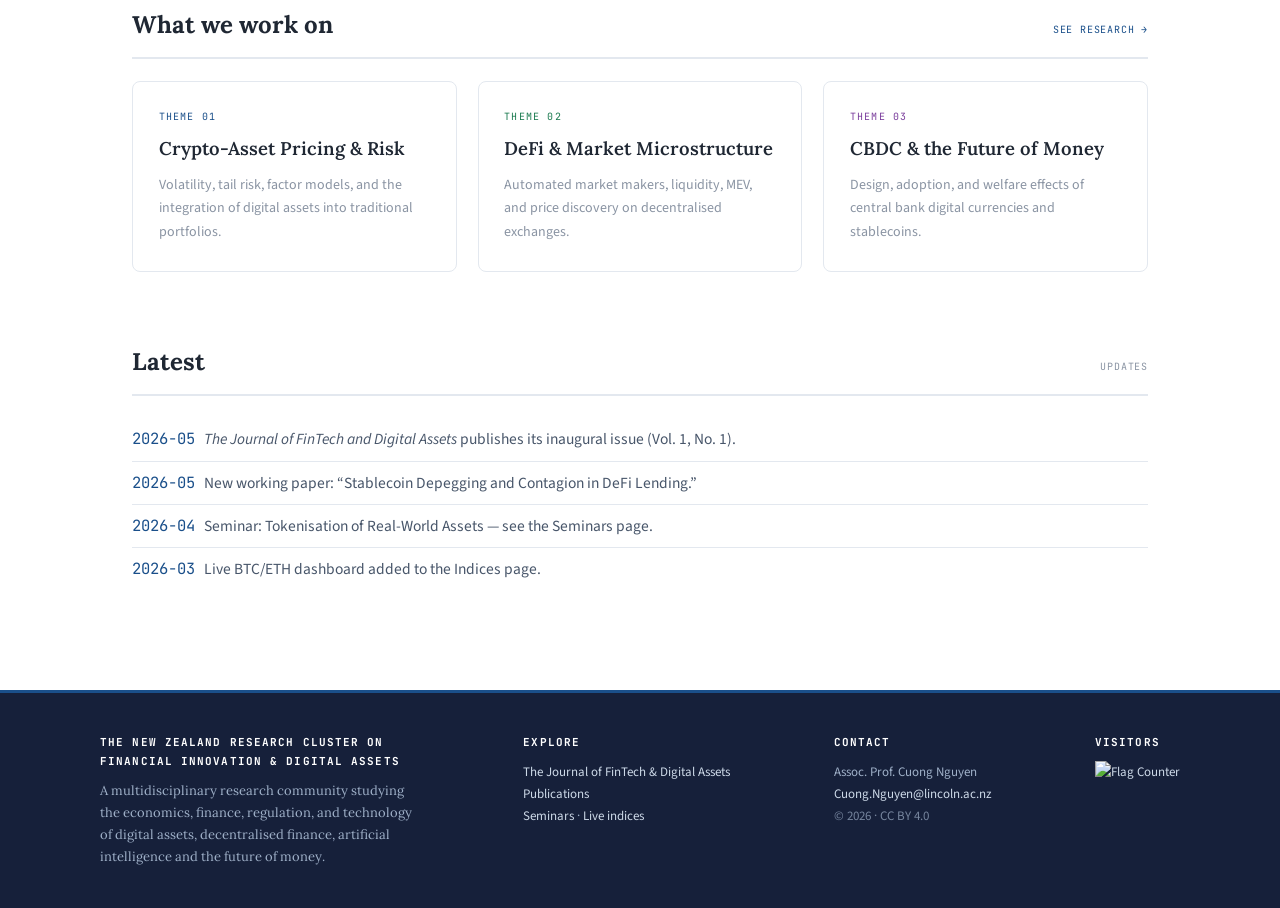
==== commit c7b0b9b7: "updated header" ====
--- a/index.html
+++ b/index.html
@@ -15,7 +15,6 @@
 <!-- FULL-BLEED HERO WITH BACKGROUND IMAGE -->
 <header class="hero-bg">
   <div class="hero-bg-inner">
-    <div class="hero-bg-kicker">A Community for Research on Digital Finance</div>
     <h1 class="hero-bg-title">
       <div class="hero-bg-title-pre">The New Zealand Research Cluster on</div>
       Financial Innovation &amp; Digital Assets
@@ -37,9 +36,9 @@
 <div class="main">
 
   <section class="section">
-    <h2 class="block">About the cluster</h2>
+    <h2 class="block">About the community</h2>
     <p class="lead">
-      The New Zealand Research Cluster on Financial Innovation &amp; Digital Assets (FIDA) stands at the forefront 
+      The Research Cluster on Financial Innovation &amp; Digital Assets stands at the forefront 
       of the modern financial revolution. We brings together world-class economists,
       finance scholars, data scientists, and legal researchers to define the future of money, 
       markets, and intelligent systems.
--- a/assets/style.css
+++ b/assets/style.css
@@ -56,9 +56,8 @@
 /* HERO with BACKGROUND IMAGE */
 .hero-bg{position:relative;background:linear-gradient(180deg,rgba(15,28,52,.55),rgba(15,28,52,.72)),url('../img/hero-bg.jpg') center/cover no-repeat;background-color:#0f1c34;border-bottom:3px solid var(--accent);color:#fff;padding:5.5rem 2rem;text-align:left}
 .hero-bg-inner{max-width:var(--maxw);margin:0 auto}
-.hero-bg-kicker{font-family:var(--mono);font-size:11px;letter-spacing:.28em;text-transform:uppercase;color:#bcd4ee;margin-bottom:1.2rem}
 .hero-bg-title{font-family:var(--serif);font-weight:700;font-size:clamp(2.2rem,5.5vw,4rem);line-height:1.08;text-shadow:0 2px 24px rgba(0,0,0,.35);max-width:900px}
-.hero-bg-title-pre{font-size:.75em;color:#ffffffaa;margin-bottom:.25em}
+.hero-bg-title-pre{font-size:.75em;color:#bcd4ee;margin-bottom:.5em}
 .hero-bg-sub{font-size:clamp(1rem,2vw,1.2rem);color:#e4ecf6;margin-top:1.2rem;max-width:640px;line-height:1.6;font-weight:300}
 .hero-bg-pills{display:flex;gap:.55rem;flex-wrap:wrap;margin-top:1.8rem}
 .hero-bg-pills .pill{font-family:var(--mono);font-size:10px;letter-spacing:.1em;padding:5px 12px;border:1px solid rgba(255,255,255,.3);border-radius:20px;color:#dce7f3;background:rgba(255,255,255,.07);backdrop-filter:blur(4px);transition:box-shadow .2s,transform .2s}
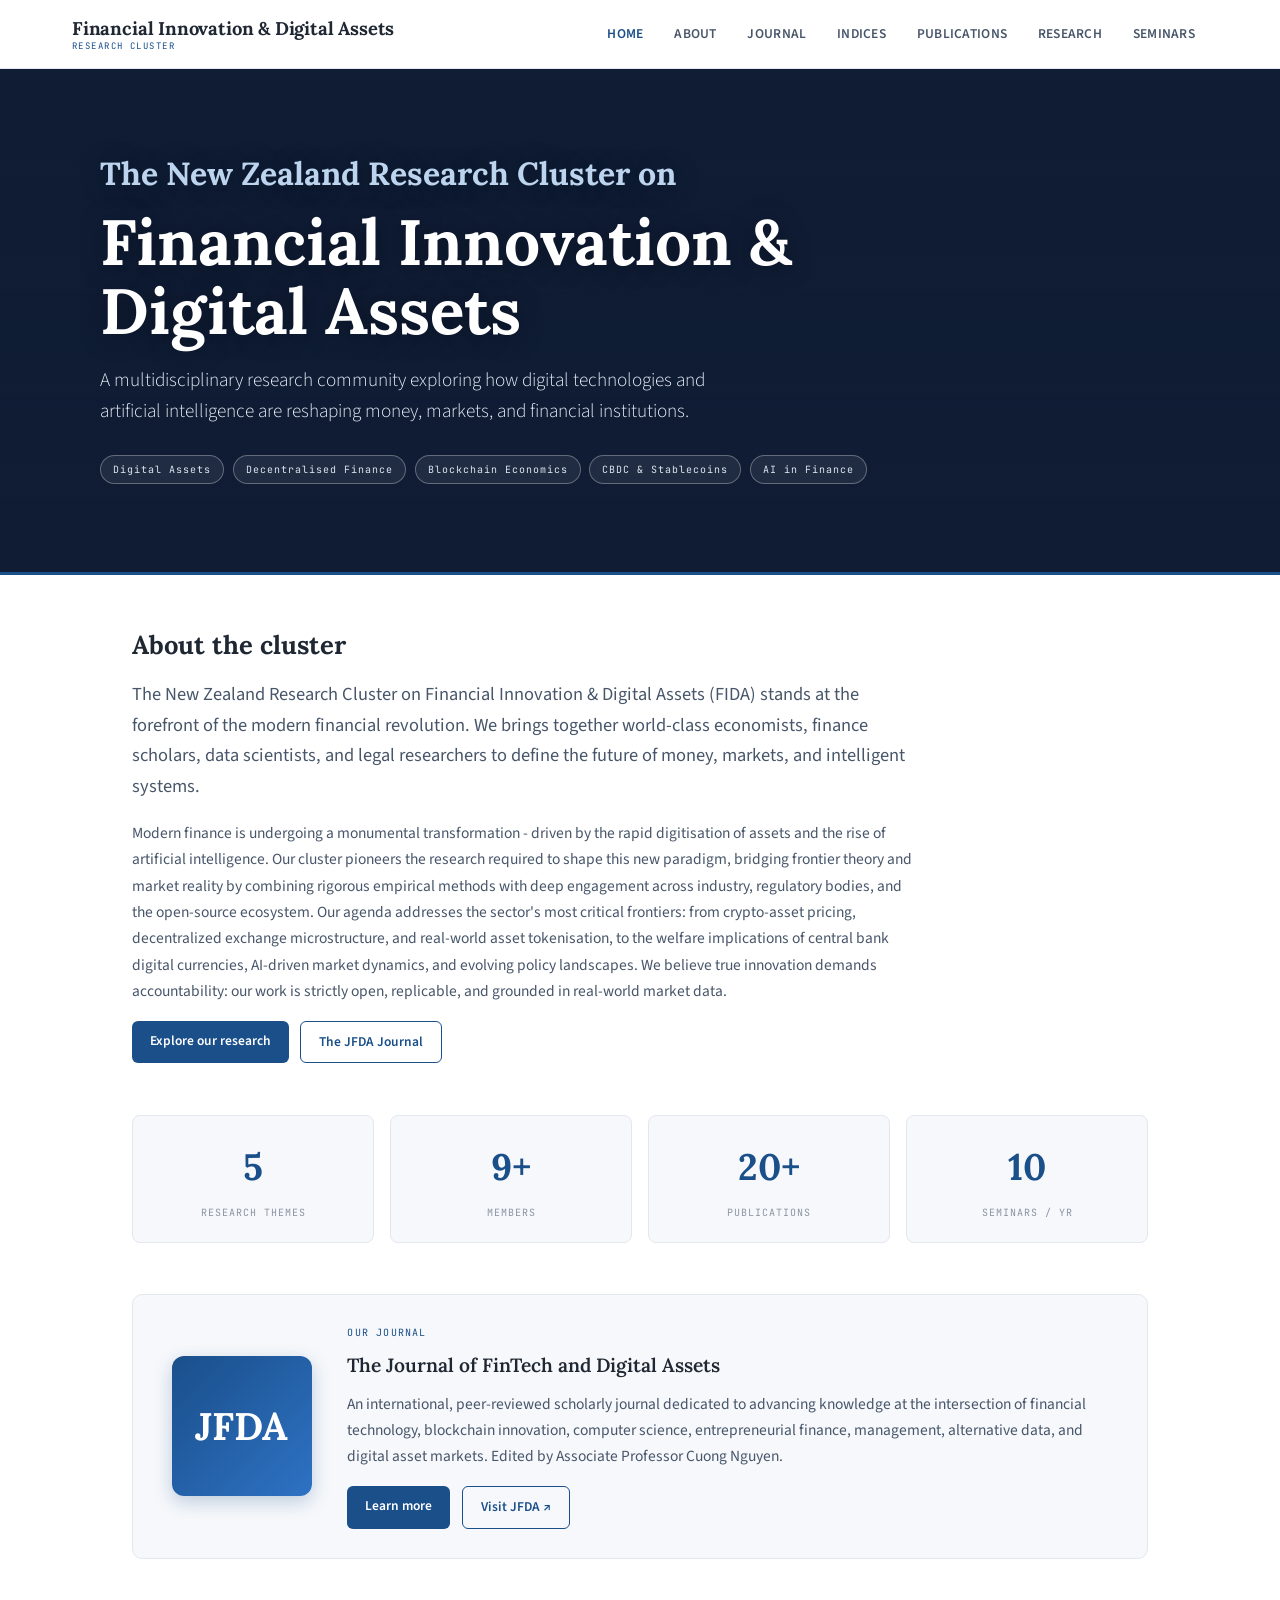
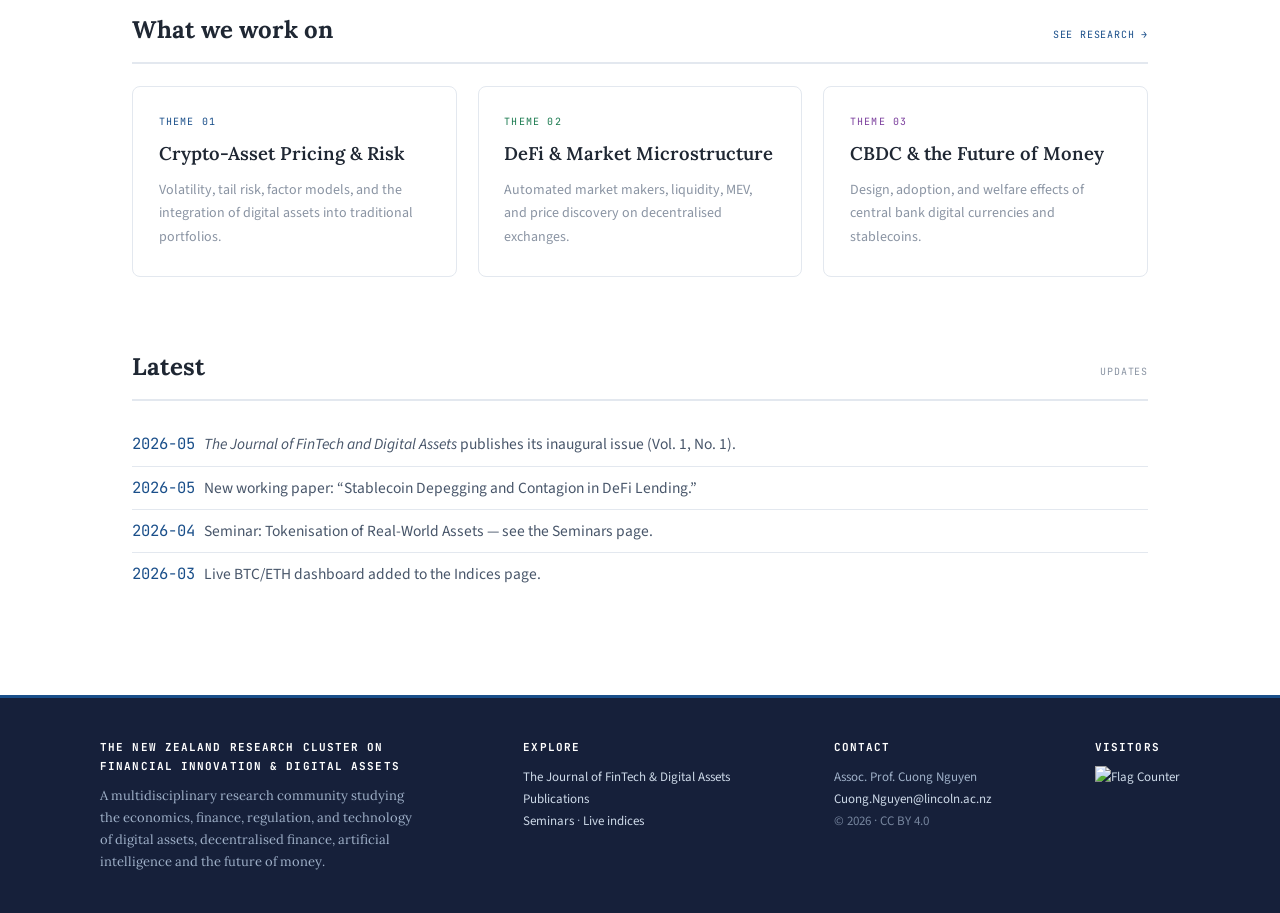
==== commit b2ee12d8: "Merge branch 'main' of github.com:ccnguyenz/fintech-cluster" ====
--- a/index.html
+++ b/index.html
@@ -36,9 +36,9 @@
 <div class="main">
 
   <section class="section">
-    <h2 class="block">About the community</h2>
+    <h2 class="block">About the cluster</h2>
     <p class="lead">
-      The Research Cluster on Financial Innovation &amp; Digital Assets stands at the forefront 
+      The New Zealand Research Cluster on Financial Innovation &amp; Digital Assets (FIDA) stands at the forefront 
       of the modern financial revolution. We brings together world-class economists,
       finance scholars, data scientists, and legal researchers to define the future of money, 
       markets, and intelligent systems.
--- a/assets/style.css
+++ b/assets/style.css
@@ -57,7 +57,7 @@
 .hero-bg{position:relative;background:linear-gradient(180deg,rgba(15,28,52,.55),rgba(15,28,52,.72)),url('../img/hero-bg.jpg') center/cover no-repeat;background-color:#0f1c34;border-bottom:3px solid var(--accent);color:#fff;padding:5.5rem 2rem;text-align:left}
 .hero-bg-inner{max-width:var(--maxw);margin:0 auto}
 .hero-bg-title{font-family:var(--serif);font-weight:700;font-size:clamp(2.2rem,5.5vw,4rem);line-height:1.08;text-shadow:0 2px 24px rgba(0,0,0,.35);max-width:900px}
-.hero-bg-title-pre{font-size:.75em;color:#bcd4ee;margin-bottom:.5em}
+.hero-bg-title-pre{font-size:.5em;color:#bcd4ee;margin-bottom:.5em}
 .hero-bg-sub{font-size:clamp(1rem,2vw,1.2rem);color:#e4ecf6;margin-top:1.2rem;max-width:640px;line-height:1.6;font-weight:300}
 .hero-bg-pills{display:flex;gap:.55rem;flex-wrap:wrap;margin-top:1.8rem}
 .hero-bg-pills .pill{font-family:var(--mono);font-size:10px;letter-spacing:.1em;padding:5px 12px;border:1px solid rgba(255,255,255,.3);border-radius:20px;color:#dce7f3;background:rgba(255,255,255,.07);backdrop-filter:blur(4px);transition:box-shadow .2s,transform .2s}
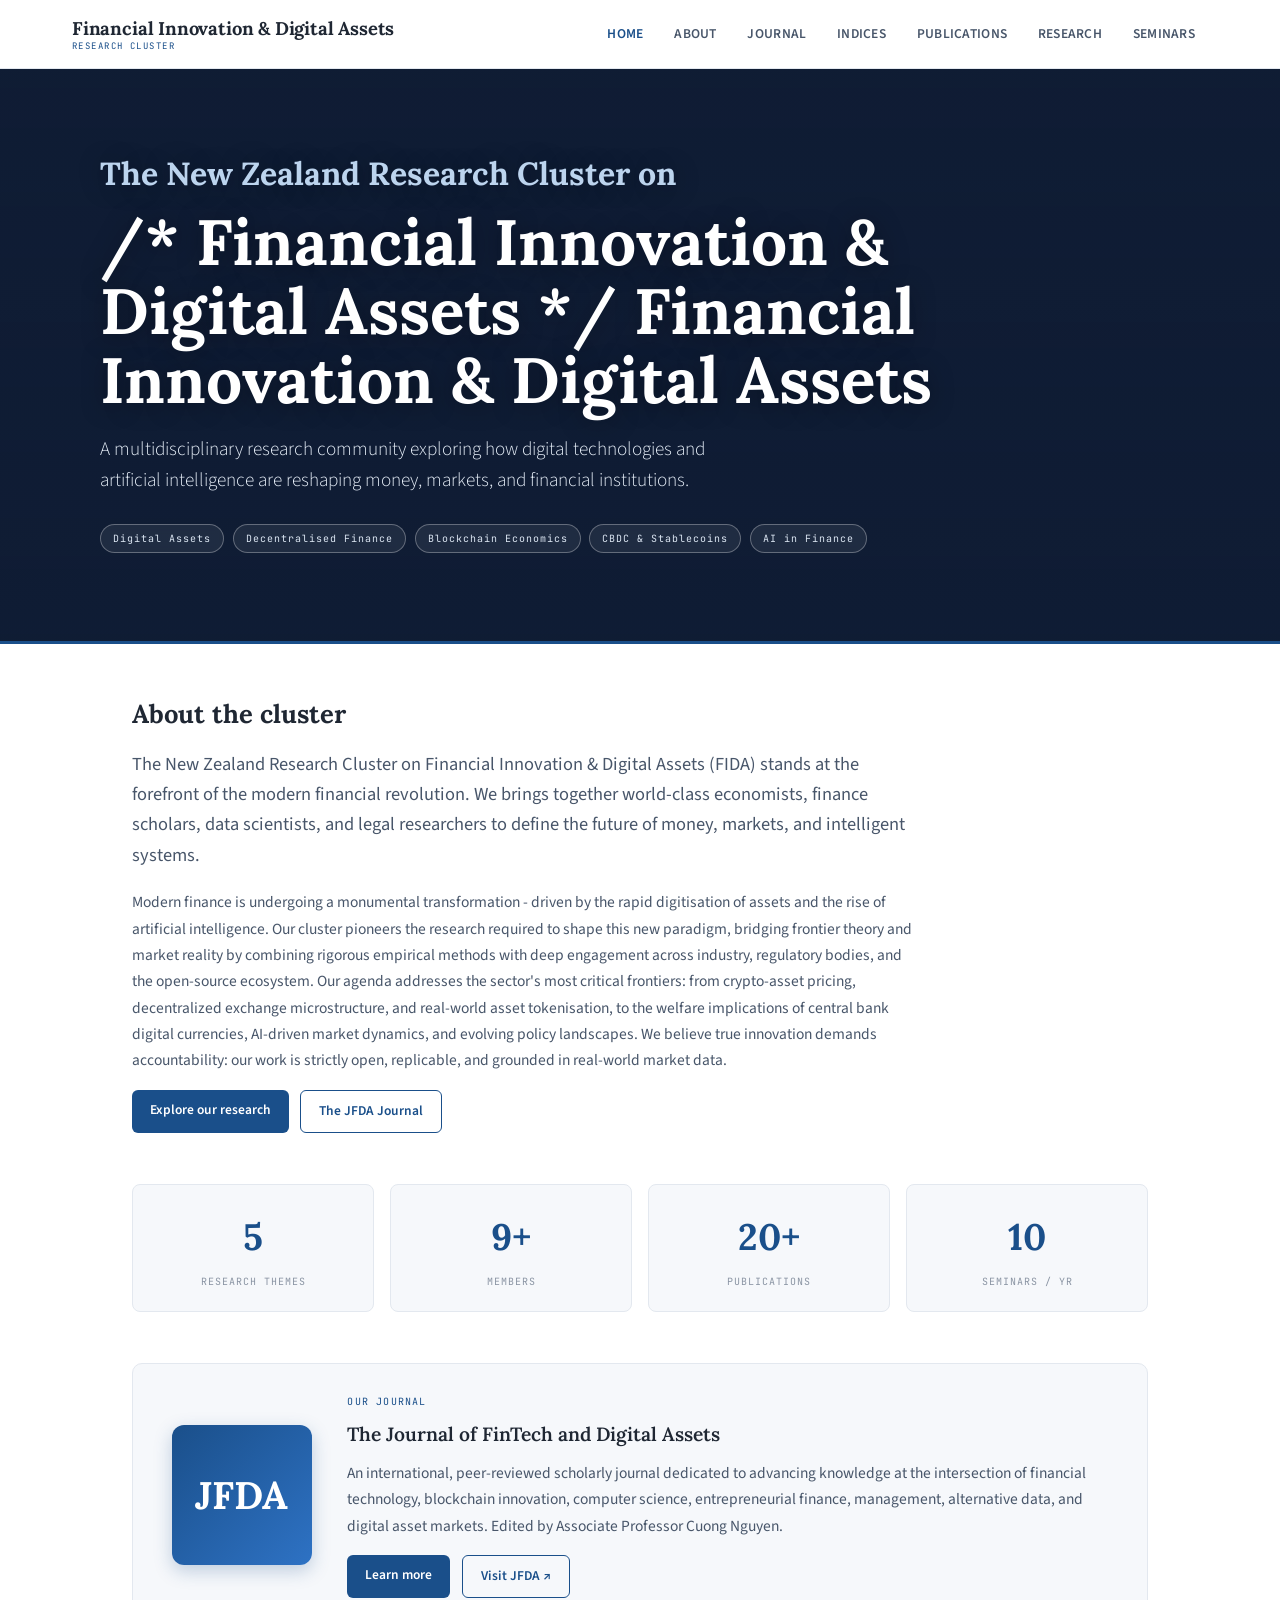
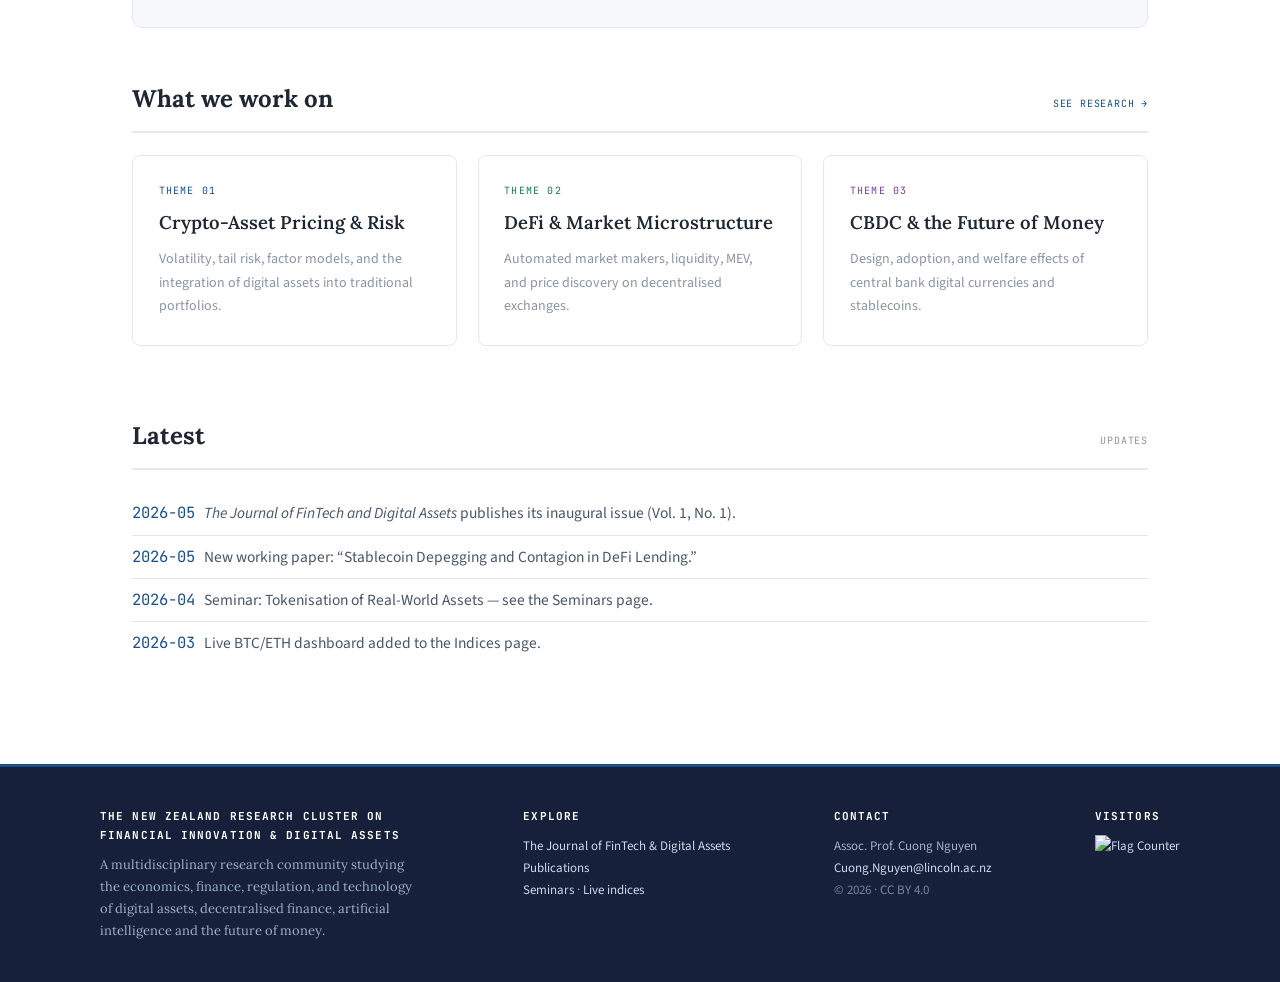
==== commit dec4d2b1: "Update index.html" ====
--- a/index.html
+++ b/index.html
@@ -17,7 +17,8 @@
   <div class="hero-bg-inner">
     <h1 class="hero-bg-title">
       <div class="hero-bg-title-pre">The New Zealand Research Cluster on</div>
-      Financial Innovation &amp; Digital Assets
+     /* Financial Innovation &amp; Digital Assets */
+      <span class="pill-highlight">Financial Innovation & Digital Assets</span>
     </h1>
     <p class="hero-bg-sub">
       A multidisciplinary research community exploring how digital technologies and artificial intelligence are
--- a/assets/style.css
+++ b/assets/style.css
@@ -217,3 +217,41 @@
 .btn-outline{background:transparent;border:1.5px solid var(--accent);color:var(--accent)}
 .btn-outline:hover{background:var(--accent);color:#fff}
 .btn-row{display:flex;gap:.7rem;flex-wrap:wrap;margin-top:1rem}
+
+/* Three commitments in About */
+.commitments-container {
+  display: grid;
+  grid-template-columns: repeat(auto-fit, minmax(240px, 1fr));
+  gap: 1.25rem;
+  margin: 1.5rem 0;
+}
+
+.commitment-card {
+  background: #f8f9fa;
+  border-left: 4px solid #0066cc; /* Change color to match your brand */
+  padding: 1.25rem;
+  border-radius: 4px;
+  box-shadow: 0 2px 4px rgba(0, 0, 0, 0.05);
+  transition: transform 0.2s ease, box-shadow 0.2s ease;
+}
+
+.commitment-card:hover {
+  transform: translateY(-2px);
+  box-shadow: 0 4px 8px rgba(0, 0, 0, 0.1);
+}
+
+.commitment-card h3 {
+  margin: 0 0 0.5rem 0;
+  font-size: 1.05rem;
+  color: #2c3e50;
+}
+
+.commitment-card p {
+  margin: 0;
+  color: #555;
+  font-size: 0.95rem;
+  line-height: 1.5;
+}
+
+
+
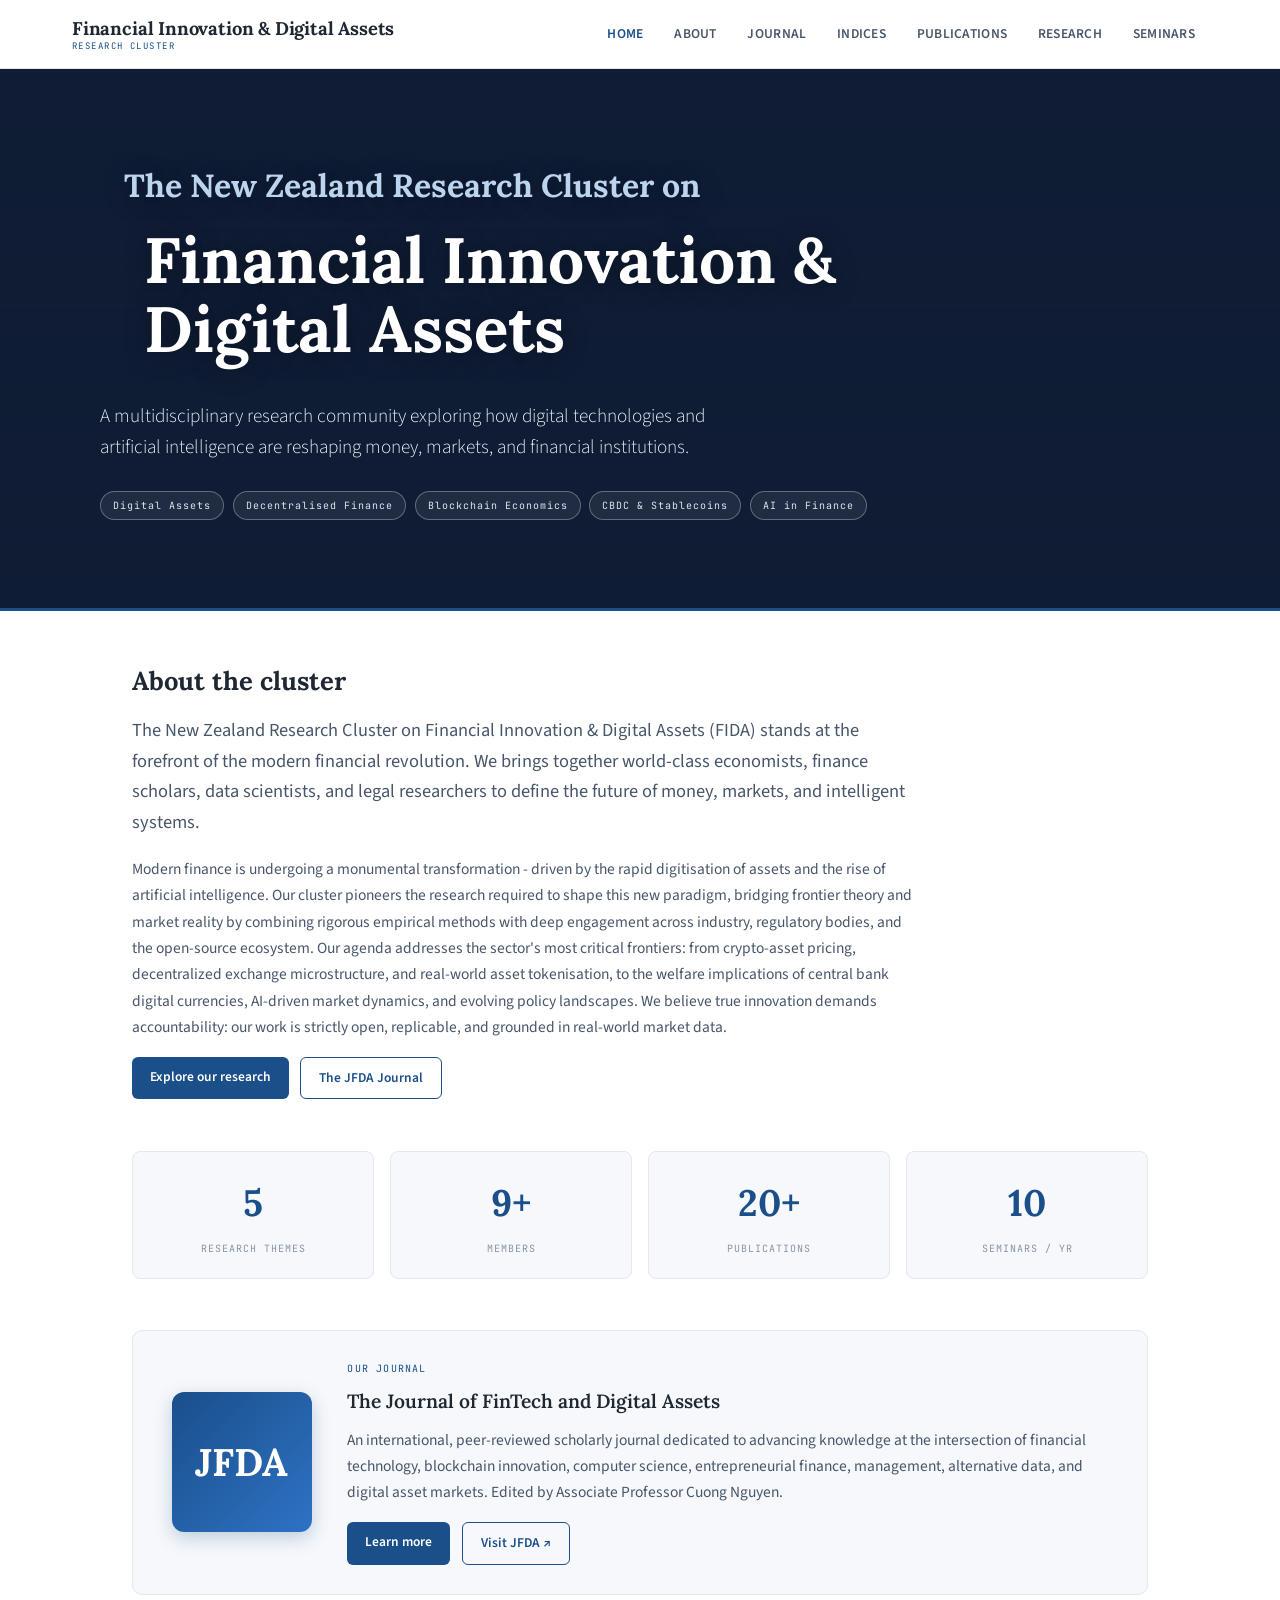
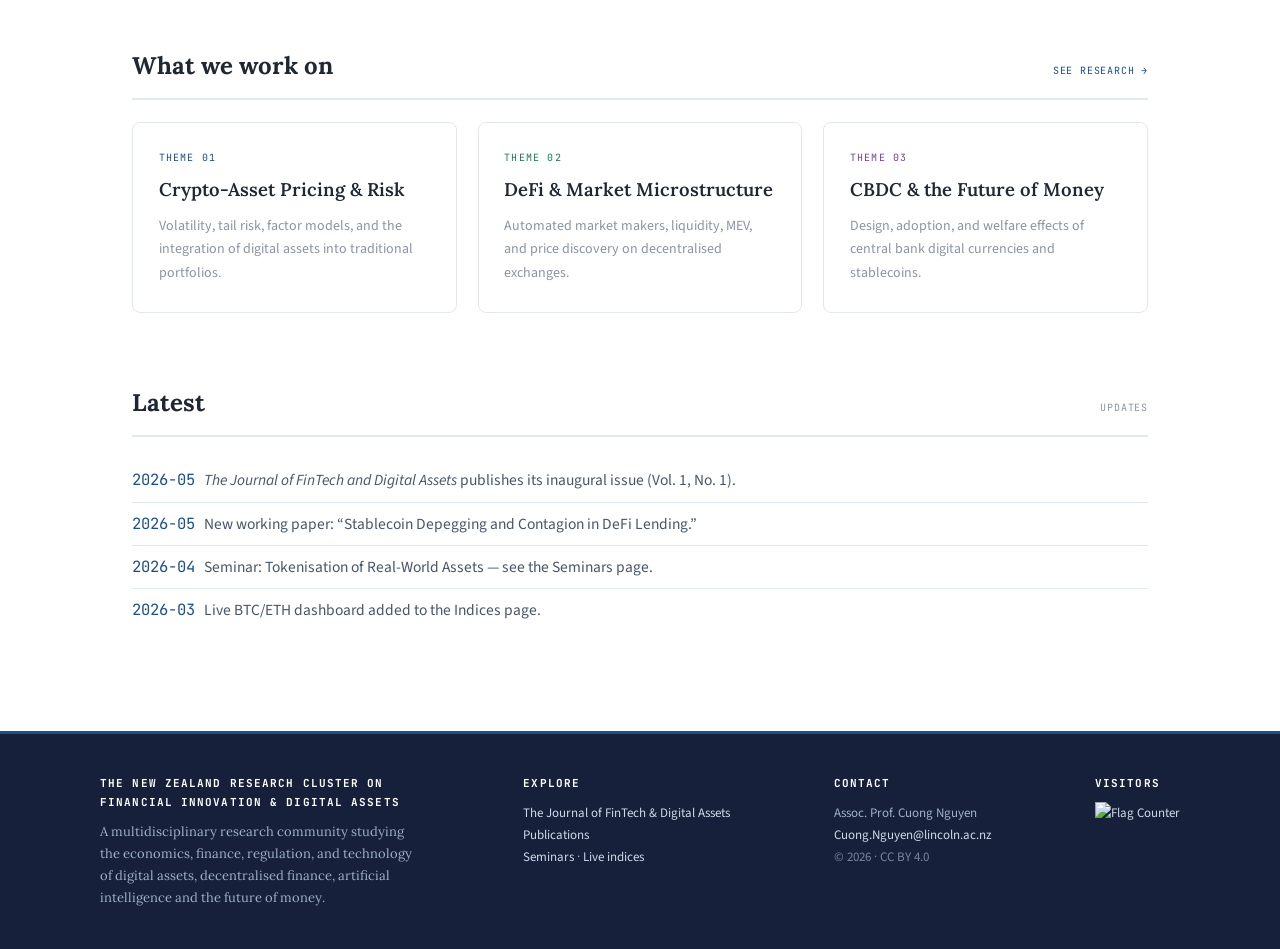
==== commit bc4b4d82: "Remove commented text from index.html" ====
--- a/index.html
+++ b/index.html
@@ -17,7 +17,6 @@
   <div class="hero-bg-inner">
     <h1 class="hero-bg-title">
       <div class="hero-bg-title-pre">The New Zealand Research Cluster on</div>
-     /* Financial Innovation &amp; Digital Assets */
       <span class="pill-highlight">Financial Innovation & Digital Assets</span>
     </h1>
     <p class="hero-bg-sub">
--- a/assets/style.css
+++ b/assets/style.css
@@ -253,5 +253,36 @@
   line-height: 1.5;
 }
 
-
-
+/* Effect for Financial Innovation & Digital Assets */
+.hero-bg-title {
+  display: inline-block;
+  padding: 12px 24px;
+  border-radius: 50px;
+  transition: all 0.3s ease;
+}
+
+.hero-bg-title:hover {
+  background-color: rgba(255, 255, 255, 0.12); /* Translucent pill background */
+  transform: translateY(-4px); /* Lifts upward */
+  box-shadow: 0 8px 25px rgba(0, 0, 0, 0.25); /* Glow shadow */
+}
+
+
+/* Styling for the target text */
+.pill-highlight {
+  display: inline-block;
+  padding: 6px 20px;
+  border-radius: 50px;
+  background-color: transparent;
+  transition: all 0.3s cubic-bezier(0.34, 1.56, 0.64, 1);
+  cursor: pointer;
+}
+
+/* Emerges into a glowing pill on hover */
+.pill-highlight:hover {
+  background-color: rgba(255, 255, 255, 0.15); /* Soft translucent background */
+  transform: translateY(-4px) scale(1.02);      /* Smooth upward lift */
+  box-shadow: 0 8px 20px rgba(0, 0, 0, 0.25);    /* Soft shadow underneath */
+  backdrop-filter: blur(4px);                    /* Modern glass effect */
+}
+
